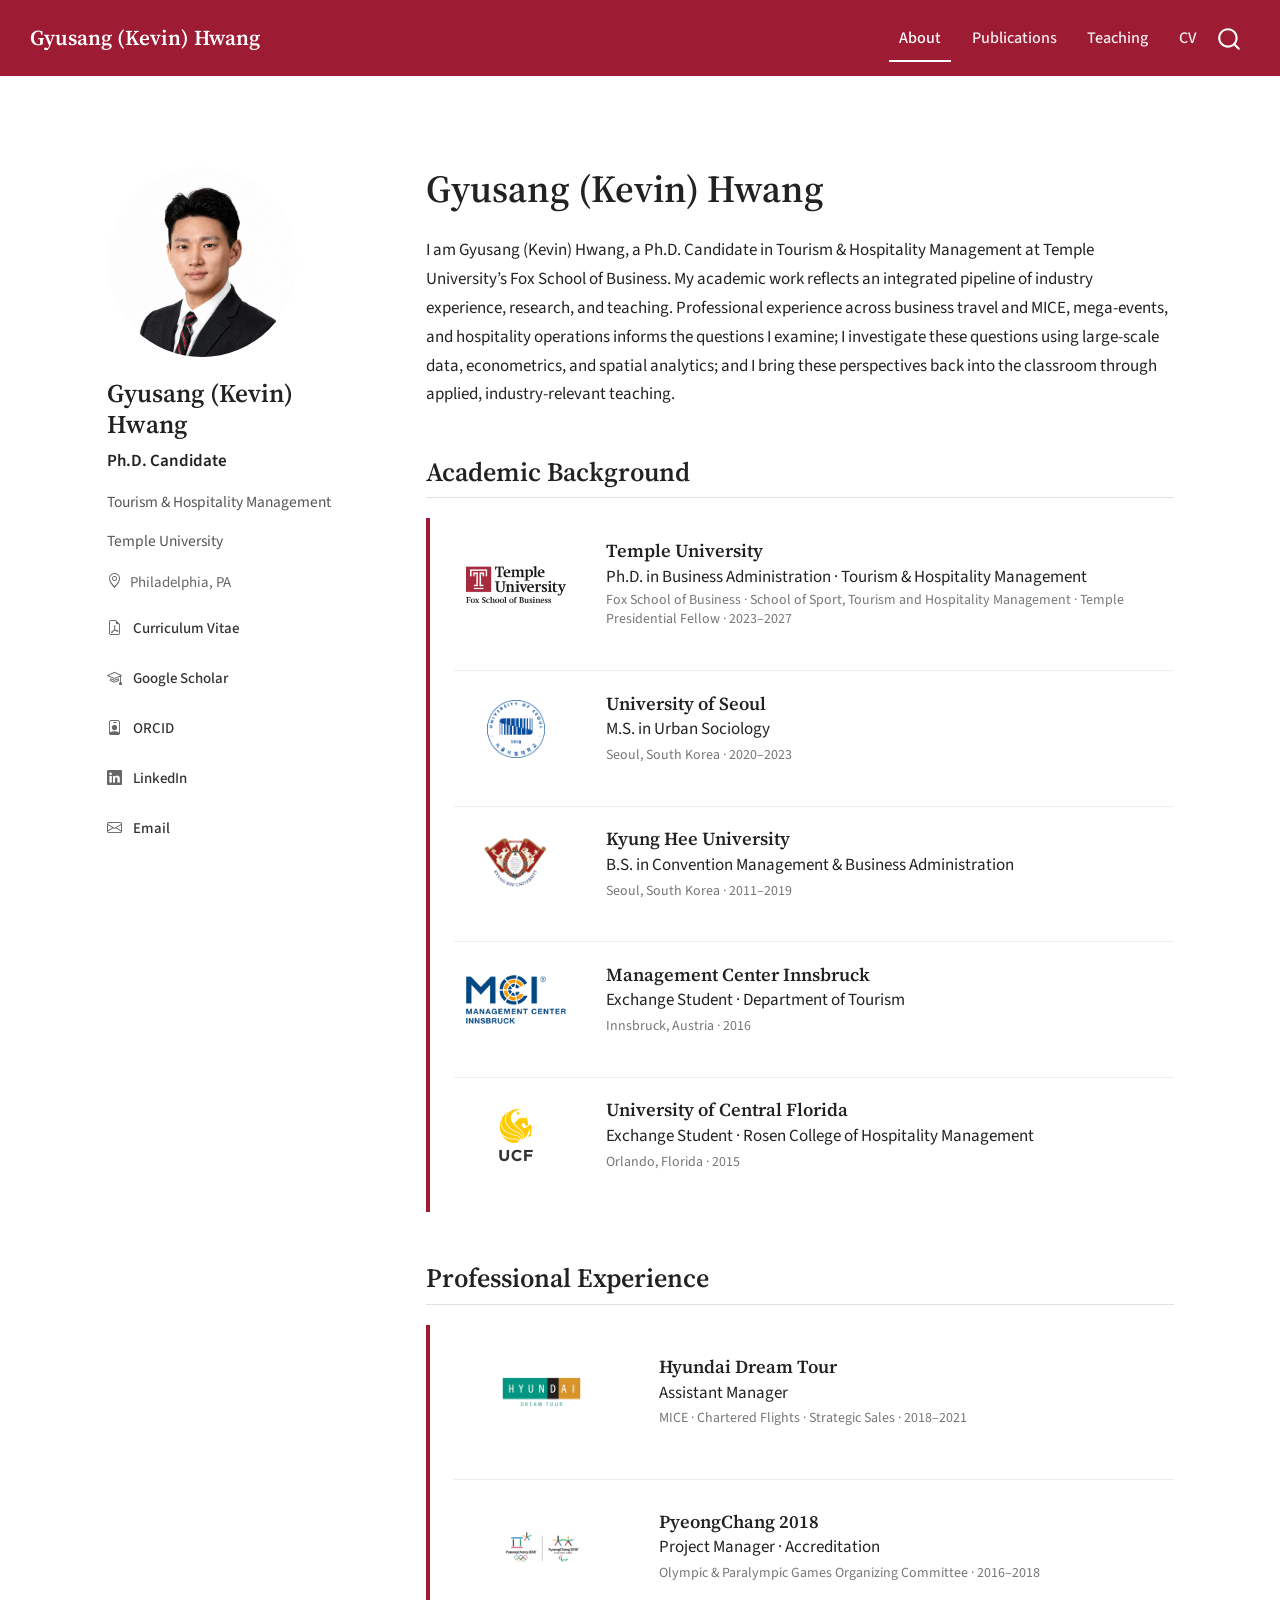
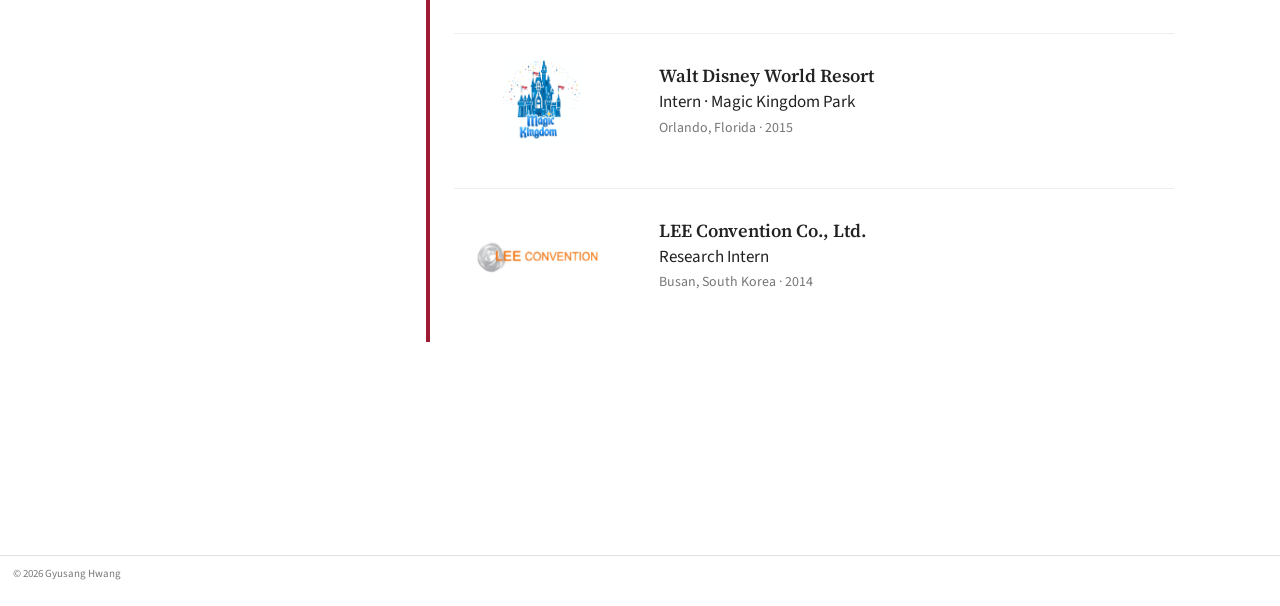
==== docs/index.html @ a0155768 "Initial website launch" ====
<!DOCTYPE html>
<html xmlns="http://www.w3.org/1999/xhtml" lang="en" xml:lang="en"><head>

<meta charset="utf-8">
<meta name="generator" content="quarto-1.10.18">

<meta name="viewport" content="width=device-width, initial-scale=1.0, user-scalable=yes">


<title>About – Gyusang (Kevin) Hwang</title>
<style>
/* Default styles provided by pandoc.
** See https://pandoc.org/MANUAL.html#variables-for-html for config info.
*/
span.smallcaps{font-variant: small-caps;}
div.columns{display: flex; gap: 1.5em;}
div.column{flex: auto;}
@media screen {
div.columns{gap: min(4vw, 1.5em);}
div.column{overflow-x: auto;}
}
div.hanging-indent{margin-left: 1.5em; text-indent: -1.5em;}
ul.task-list{list-style: none;}
ul.task-list li input[type="checkbox"] {
  width: 0.8em;
  margin: 0 0.8em 0.2em -1em; /* quarto-specific, see https://github.com/quarto-dev/quarto-cli/issues/4556 */ 
  vertical-align: middle;
}
</style>


<script src="site_libs/quarto-nav/quarto-nav.js"></script>
<script src="site_libs/quarto-nav/headroom.min.js"></script>
<script src="site_libs/clipboard/clipboard.min.js"></script>
<script src="site_libs/quarto-search/autocomplete.umd.js"></script>
<script src="site_libs/quarto-search/fuse.min.js"></script>
<script src="site_libs/quarto-search/quarto-search.js"></script>
<meta name="quarto:offset" content="./">
<script src="site_libs/quarto-html/quarto.js" type="module"></script>
<script src="site_libs/quarto-html/tabsets/tabsets.js" type="module"></script>
<script src="site_libs/quarto-html/popper.min.js"></script>
<script src="site_libs/quarto-html/tippy.umd.min.js"></script>
<script src="site_libs/quarto-html/anchor.min.js"></script>
<link href="site_libs/quarto-html/tippy.css" rel="stylesheet">
<link href="site_libs/quarto-html/quarto-syntax-highlighting-64a204ab8560d761af7679ceaba22944.css" rel="stylesheet" id="quarto-text-highlighting-styles">
<script src="site_libs/bootstrap/bootstrap.min.js"></script>
<link href="site_libs/bootstrap/bootstrap-icons.css" rel="stylesheet">
<link href="site_libs/bootstrap/bootstrap-b8533cf8aafdbfcbae22cb47ddfa94e2.min.css" rel="stylesheet" append-hash="true" id="quarto-bootstrap" data-mode="light">
<script id="quarto-search-options" type="application/json">{
  "location": "navbar",
  "copy-button": false,
  "collapse-after": 3,
  "panel-placement": "end",
  "type": "overlay",
  "limit": 50,
  "keyboard-shortcut": [
    "f",
    "/",
    "s"
  ],
  "show-item-context": false,
  "language": {
    "search-no-results-text": "No results",
    "search-matching-documents-text": "matching documents",
    "search-copy-link-title": "Copy link to search",
    "search-hide-matches-text": "Hide additional matches",
    "search-more-match-text": "more match in this document",
    "search-more-matches-text": "more matches in this document",
    "search-clear-button-title": "Clear",
    "search-text-placeholder": "",
    "search-detached-cancel-button-title": "Cancel",
    "search-submit-button-title": "Submit",
    "search-label": "Search"
  }
}</script>
<style>html{ scroll-behavior: smooth; }</style>


<link rel="stylesheet" href="styles.css">
</head>

<body class="nav-fixed quarto-light">

<div id="quarto-search-results"></div>
  <header id="quarto-header" class="headroom fixed-top">
    <nav class="navbar navbar-expand-lg " data-bs-theme="dark">
      <div class="navbar-container container-fluid">
      <div class="navbar-brand-container mx-auto">
    <a class="navbar-brand" href="./index.html">
    <span class="navbar-title">Gyusang (Kevin) Hwang</span>
    </a>
  </div>
            <div id="quarto-search" class="" title="Search"></div>
          <button class="navbar-toggler" type="button" data-bs-toggle="collapse" data-bs-target="#navbarCollapse" aria-controls="navbarCollapse" role="menu" aria-expanded="false" aria-label="Toggle navigation" onclick="if (window.quartoToggleHeadroom) { window.quartoToggleHeadroom(); }">
  <span class="navbar-toggler-icon"></span>
</button>
          <div class="collapse navbar-collapse" id="navbarCollapse">
            <ul class="navbar-nav navbar-nav-scroll ms-auto">
  <li class="nav-item">
    <a class="nav-link active" href="./index.html" aria-current="page"> 
<span class="menu-text">About</span></a>
  </li>  
  <li class="nav-item">
    <a class="nav-link" href="./publications.html"> 
<span class="menu-text">Publications</span></a>
  </li>  
  <li class="nav-item">
    <a class="nav-link" href="./teaching.html"> 
<span class="menu-text">Teaching</span></a>
  </li>  
  <li class="nav-item">
    <a class="nav-link" href="./cv.html"> 
<span class="menu-text">CV</span></a>
  </li>  
</ul>
          </div> <!-- /navcollapse -->
            <div class="quarto-navbar-tools">
</div>
      </div> <!-- /container-fluid -->
    </nav>
</header>
<!-- content -->
<div id="quarto-content" class="quarto-container page-columns page-rows-contents page-layout-full page-navbar">
<!-- sidebar -->
<!-- margin-sidebar -->
    
<!-- main -->
<main class="content column-page" id="quarto-document-content">

<header id="title-block-header" class="quarto-title-block default">
<div class="quarto-title">
<h1 class="title">About</h1>
</div>



<div class="quarto-title-meta column-page">

    
  
    
  </div>
  


</header>


<div class="site-layout">
<div class="profile-column">
<div class="profile-card">
<p><img src="images/profile.png" alt="Gyusang Hwang" class="profile-photo"></p>
<div class="profile-name">
Gyusang (Kevin) Hwang
</div>
<div class="profile-role">
<p>Ph.D.&nbsp;Candidate</p>
</div>
<div class="profile-field">
<p>Tourism &amp; Hospitality Management</p>
</div>
<div class="profile-affiliation">
<p>Temple University</p>
</div>
<div class="profile-location">
<p><i class="bi bi-geo-alt"></i> Philadelphia, PA</p>
</div>
<div class="sidebar-links">
<p><a href="./cv.html"> <i class="bi bi-file-earmark-pdf"></i> <span>Curriculum Vitae</span> </a></p>
<p><a href="https://scholar.google.com/citations?user=I3JPPaQAAAAJ&amp;hl=en" target="_blank" rel="noopener noreferrer"> <i class="bi bi-mortarboard"></i> <span>Google Scholar</span> </a></p>
<p><a href="https://orcid.org/0009-0008-3667-0854" target="_blank" rel="noopener noreferrer"> <i class="bi bi-person-badge"></i> <span>ORCID</span> </a></p>
<p><a href="https://www.linkedin.com/in/kevin-gyusang-hwang/" target="_blank" rel="noopener noreferrer"> <i class="bi bi-linkedin"></i> <span>LinkedIn</span> </a></p>
<p><a href="mailto:gyusang.hwang@temple.edu"> <i class="bi bi-envelope"></i> <span>Email</span> </a></p>
</div>
</div>
</div>
<section id="gyusang-kevin-hwang" class="level1 main-column">
<h1>Gyusang (Kevin) Hwang</h1>
<p>I am Gyusang (Kevin) Hwang, a Ph.D.&nbsp;Candidate in Tourism &amp; Hospitality Management at Temple University’s Fox School of Business. My academic work reflects an integrated pipeline of industry experience, research, and teaching. Professional experience across business travel and MICE, mega-events, and hospitality operations informs the questions I examine; I investigate these questions using large-scale data, econometrics, and spatial analytics; and I bring these perspectives back into the classroom through applied, industry-relevant teaching.</p>
<section id="academic-background" class="level2">
<h2 class="anchored" data-anchor-id="academic-background">Academic Background</h2>
<div class="background-section">
<div class="background-item">
<p><img src="images/logos/fox.png" class="background-logo-img img-fluid"></p>
<div class="background-text">
<p><strong>Temple University</strong><br>
Ph.D.&nbsp;in Business Administration · Tourism &amp; Hospitality Management<br>
<span class="background-meta">Fox School of Business · School of Sport, Tourism and Hospitality Management · Temple Presidential Fellow · 2023–2027</span></p>
</div>
</div>
<div class="background-item">
<p><img src="images/logos/uos.png" class="background-logo-img img-fluid"></p>
<div class="background-text">
<p><strong>University of Seoul</strong><br>
M.S. in Urban Sociology<br>
<span class="background-meta">Seoul, South Korea · 2020–2023</span></p>
</div>
</div>
<div class="background-item">
<p><img src="images/logos/khu.png" class="background-logo-img img-fluid"></p>
<div class="background-text">
<p><strong>Kyung Hee University</strong><br>
B.S. in Convention Management &amp; Business Administration<br>
<span class="background-meta">Seoul, South Korea · 2011–2019</span></p>
</div>
</div>
<div class="background-item">
<p><img src="images/logos/mci.png" class="background-logo-img img-fluid"></p>
<div class="background-text">
<p><strong>Management Center Innsbruck</strong><br>
Exchange Student · Department of Tourism<br>
<span class="background-meta">Innsbruck, Austria · 2016</span></p>
</div>
</div>
<div class="background-item">
<p><img src="images/logos/ucf.png" class="background-logo-img img-fluid"></p>
<div class="background-text">
<p><strong>University of Central Florida</strong><br>
Exchange Student · Rosen College of Hospitality Management<br>
<span class="background-meta">Orlando, Florida · 2015</span></p>
</div>
</div>
</div>
</section>
<section id="professional-experience" class="level2">
<h2 class="anchored" data-anchor-id="professional-experience">Professional Experience</h2>
<div class="background-section professional-section">
<div class="background-item">
<p><img src="images/logos/hyundai-dreamtour.png" class="background-logo-img img-fluid"></p>
<div class="background-text">
<p><strong>Hyundai Dream Tour</strong><br>
Assistant Manager<br>
<span class="background-meta">MICE · Chartered Flights · Strategic Sales · 2018–2021</span></p>
</div>
</div>
<div class="background-item">
<p><img src="images/logos/pyeongchang2018.png" class="background-logo-img img-fluid"></p>
<div class="background-text">
<p><strong>PyeongChang 2018</strong><br>
Project Manager · Accreditation<br>
<span class="background-meta">Olympic &amp; Paralympic Games Organizing Committee · 2016–2018</span></p>
</div>
</div>
<div class="background-item">
<p><img src="images/logos/disney.png" class="background-logo-img img-fluid"></p>
<div class="background-text">
<p><strong>Walt Disney World Resort</strong><br>
Intern · Magic Kingdom Park<br>
<span class="background-meta">Orlando, Florida · 2015</span></p>
</div>
</div>
<div class="background-item">
<p><img src="images/logos/lee-convention.png" class="background-logo-img img-fluid"></p>
<div class="background-text">
<p><strong>LEE Convention Co., Ltd.</strong><br>
Research Intern<br>
<span class="background-meta">Busan, South Korea · 2014</span></p>
</div>
</div>
</div>
</section>
</section>
</div>



</main> <!-- /main -->
<script id="quarto-html-after-body" type="application/javascript">
  window.document.addEventListener("DOMContentLoaded", function (event) {
    const icon = "";
    const anchorJS = new window.AnchorJS();
    anchorJS.options = {
      placement: 'right',
      icon: icon
    };
    anchorJS.add('.anchored');
    const isCodeAnnotation = (el) => {
      for (const clz of el.classList) {
        if (clz.startsWith('code-annotation-')) {                     
          return true;
        }
      }
      return false;
    }
    const onCopySuccess = function(e) {
      // button target
      const button = e.trigger;
      // don't keep focus
      button.blur();
      // flash "checked"
      button.classList.add('code-copy-button-checked');
      var currentTitle = button.getAttribute("title");
      button.setAttribute("title", "Copied!");
      let tooltip;
      if (window.bootstrap) {
        button.setAttribute("data-bs-toggle", "tooltip");
        button.setAttribute("data-bs-placement", "left");
        button.setAttribute("data-bs-title", "Copied!");
        tooltip = new bootstrap.Tooltip(button, 
          { trigger: "manual", 
            customClass: "code-copy-button-tooltip",
            offset: [0, -8]});
        tooltip.show();    
      }
      setTimeout(function() {
        if (tooltip) {
          tooltip.hide();
          button.removeAttribute("data-bs-title");
          button.removeAttribute("data-bs-toggle");
          button.removeAttribute("data-bs-placement");
        }
        button.setAttribute("title", currentTitle);
        button.classList.remove('code-copy-button-checked');
      }, 1000);
      // clear code selection
      e.clearSelection();
    }
    const getTextToCopy = function(trigger) {
      const outerScaffold = trigger.parentElement.cloneNode(true);
      const codeEl = outerScaffold.querySelector('code');
      for (const childEl of codeEl.children) {
        if (isCodeAnnotation(childEl)) {
          childEl.remove();
        }
      }
      return codeEl.innerText;
    }
    const clipboard = new window.ClipboardJS('.code-copy-button:not([data-in-quarto-modal])', {
      text: getTextToCopy
    });
    clipboard.on('success', onCopySuccess);
    if (window.document.getElementById('quarto-embedded-source-code-modal')) {
      const clipboardModal = new window.ClipboardJS('.code-copy-button[data-in-quarto-modal]', {
        text: getTextToCopy,
        container: window.document.getElementById('quarto-embedded-source-code-modal')
      });
      clipboardModal.on('success', onCopySuccess);
    }
      var localhostRegex = new RegExp(/^(?:http|https):\/\/localhost\:?[0-9]*\//);
      var mailtoRegex = new RegExp(/^mailto:/);
        var filterRegex = new RegExp("https:\/\/gyusanghwang\.github\.io");
      var isInternal = (href) => {
          return filterRegex.test(href) || localhostRegex.test(href) || mailtoRegex.test(href);
      }
      // Inspect non-navigation links and adorn them if external
     var links = window.document.querySelectorAll('a[href]:not(.nav-link):not(.navbar-brand):not(.toc-action):not(.sidebar-link):not(.sidebar-item-toggle):not(.pagination-link):not(.no-external):not([aria-hidden]):not(.dropdown-item):not(.quarto-navigation-tool):not(.about-link)');
      for (var i=0; i<links.length; i++) {
        const link = links[i];
        if (!isInternal(link.href)) {
          // undo the damage that might have been done by quarto-nav.js in the case of
          // links that we want to consider external
          if (link.dataset.originalHref !== undefined) {
            link.href = link.dataset.originalHref;
          }
            // target, if specified
            link.setAttribute("target", "_blank");
            if (link.getAttribute("rel") === null) {
              link.setAttribute("rel", "noopener");
            }
        }
      }
    function tippyHover(el, contentFn, onTriggerFn, onUntriggerFn) {
      const config = {
        allowHTML: true,
        maxWidth: 500,
        delay: 100,
        arrow: false,
        appendTo: function(el) {
            return el.parentElement;
        },
        interactive: true,
        interactiveBorder: 10,
        theme: 'quarto',
        placement: 'bottom-start',
      };
      if (contentFn) {
        config.content = contentFn;
      }
      if (onTriggerFn) {
        config.onTrigger = onTriggerFn;
      }
      if (onUntriggerFn) {
        config.onUntrigger = onUntriggerFn;
      }
      window.tippy(el, config); 
    }
    const noterefs = window.document.querySelectorAll('a[role="doc-noteref"]');
    for (var i=0; i<noterefs.length; i++) {
      const ref = noterefs[i];
      tippyHover(ref, function() {
        // use id or data attribute instead here
        let href = ref.getAttribute('data-footnote-href') || ref.getAttribute('href');
        try { href = new URL(href).hash; } catch {}
        const id = href.replace(/^#\/?/, "");
        const note = window.document.getElementById(id);
        if (note) {
          return note.innerHTML;
        } else {
          return "";
        }
      });
    }
    const xrefs = window.document.querySelectorAll('a.quarto-xref');
    const processXRef = (id, note) => {
      // Strip column container classes
      const stripColumnClz = (el) => {
        el.classList.remove("page-full", "page-columns");
        if (el.children) {
          for (const child of el.children) {
            stripColumnClz(child);
          }
        }
      }
      stripColumnClz(note)
      if (id === null || id.startsWith('sec-')) {
        // Special case sections, only their first couple elements
        const container = document.createElement("div");
        if (note.children && note.children.length > 2) {
          container.appendChild(note.children[0].cloneNode(true));
          for (let i = 1; i < note.children.length; i++) {
            const child = note.children[i];
            if (child.tagName === "P" && child.innerText === "") {
              continue;
            } else {
              container.appendChild(child.cloneNode(true));
              break;
            }
          }
          if (window.Quarto?.typesetMath) {
            window.Quarto.typesetMath(container);
          }
          return container.innerHTML
        } else {
          if (window.Quarto?.typesetMath) {
            window.Quarto.typesetMath(note);
          }
          return note.innerHTML;
        }
      } else {
        // Remove any anchor links if they are present
        const anchorLink = note.querySelector('a.anchorjs-link');
        if (anchorLink) {
          anchorLink.remove();
        }
        if (window.Quarto?.typesetMath) {
          window.Quarto.typesetMath(note);
        }
        if (note.classList.contains("callout")) {
          return note.outerHTML;
        } else {
          return note.innerHTML;
        }
      }
    }
    for (var i=0; i<xrefs.length; i++) {
      const xref = xrefs[i];
      tippyHover(xref, undefined, function(instance) {
        instance.disable();
        let url = xref.getAttribute('href');
        let hash = undefined; 
        if (url.startsWith('#')) {
          hash = url;
        } else {
          try { hash = new URL(url).hash; } catch {}
        }
        if (hash) {
          const id = hash.replace(/^#\/?/, "");
          const note = window.document.getElementById(id);
          if (note !== null) {
            try {
              const html = processXRef(id, note.cloneNode(true));
              instance.setContent(html);
            } finally {
              instance.enable();
              instance.show();
            }
          } else {
            // See if we can fetch this
            fetch(url.split('#')[0])
            .then(res => res.text())
            .then(html => {
              const parser = new DOMParser();
              const htmlDoc = parser.parseFromString(html, "text/html");
              const note = htmlDoc.getElementById(id);
              if (note !== null) {
                const html = processXRef(id, note);
                instance.setContent(html);
              } 
            }).finally(() => {
              instance.enable();
              instance.show();
            });
          }
        } else {
          // See if we can fetch a full url (with no hash to target)
          // This is a special case and we should probably do some content thinning / targeting
          fetch(url)
          .then(res => res.text())
          .then(html => {
            const parser = new DOMParser();
            const htmlDoc = parser.parseFromString(html, "text/html");
            const note = htmlDoc.querySelector('main.content');
            if (note !== null) {
              // This should only happen for chapter cross references
              // (since there is no id in the URL)
              // remove the first header
              if (note.children.length > 0 && note.children[0].tagName === "HEADER") {
                note.children[0].remove();
              }
              const html = processXRef(null, note);
              instance.setContent(html);
            } 
          }).finally(() => {
            instance.enable();
            instance.show();
          });
        }
      }, function(instance) {
      });
    }
        let selectedAnnoteEl;
        const selectorForAnnotation = ( cell, annotation) => {
          let cellAttr = 'data-code-cell="' + cell + '"';
          let lineAttr = 'data-code-annotation="' +  annotation + '"';
          const selector = 'span[' + cellAttr + '][' + lineAttr + ']';
          return selector;
        }
        const selectCodeLines = (annoteEl) => {
          const doc = window.document;
          const targetCell = annoteEl.getAttribute("data-target-cell");
          const targetAnnotation = annoteEl.getAttribute("data-target-annotation");
          const annoteSpan = window.document.querySelector(selectorForAnnotation(targetCell, targetAnnotation));
          const lines = annoteSpan.getAttribute("data-code-lines").split(",");
          const lineIds = lines.map((line) => {
            return targetCell + "-" + line;
          })
          let top = null;
          let height = null;
          let parent = null;
          if (lineIds.length > 0) {
              //compute the position of the single el (top and bottom and make a div)
              const el = window.document.getElementById(lineIds[0]);
              top = el.offsetTop;
              height = el.offsetHeight;
              parent = el.parentElement.parentElement;
            if (lineIds.length > 1) {
              const lastEl = window.document.getElementById(lineIds[lineIds.length - 1]);
              const bottom = lastEl.offsetTop + lastEl.offsetHeight;
              height = bottom - top;
            }
            if (top !== null && height !== null && parent !== null) {
              // cook up a div (if necessary) and position it 
              let div = window.document.getElementById("code-annotation-line-highlight");
              if (div === null) {
                div = window.document.createElement("div");
                div.setAttribute("id", "code-annotation-line-highlight");
                div.style.position = 'absolute';
                parent.appendChild(div);
              }
              div.style.top = top - 2 + "px";
              div.style.height = height + 4 + "px";
              div.style.left = 0;
              let gutterDiv = window.document.getElementById("code-annotation-line-highlight-gutter");
              if (gutterDiv === null) {
                gutterDiv = window.document.createElement("div");
                gutterDiv.setAttribute("id", "code-annotation-line-highlight-gutter");
                gutterDiv.style.position = 'absolute';
                const codeCell = window.document.getElementById(targetCell);
                const gutter = codeCell.querySelector('.code-annotation-gutter');
                gutter.appendChild(gutterDiv);
              }
              gutterDiv.style.top = top - 2 + "px";
              gutterDiv.style.height = height + 4 + "px";
            }
            selectedAnnoteEl = annoteEl;
          }
        };
        const unselectCodeLines = () => {
          const elementsIds = ["code-annotation-line-highlight", "code-annotation-line-highlight-gutter"];
          elementsIds.forEach((elId) => {
            const div = window.document.getElementById(elId);
            if (div) {
              div.remove();
            }
          });
          selectedAnnoteEl = undefined;
        };
          // Handle positioning of the toggle
      window.addEventListener(
        "resize",
        throttle(() => {
          elRect = undefined;
          if (selectedAnnoteEl) {
            selectCodeLines(selectedAnnoteEl);
          }
        }, 10)
      );
      function throttle(fn, ms) {
      let throttle = false;
      let timer;
        return (...args) => {
          if(!throttle) { // first call gets through
              fn.apply(this, args);
              throttle = true;
          } else { // all the others get throttled
              if(timer) clearTimeout(timer); // cancel #2
              timer = setTimeout(() => {
                fn.apply(this, args);
                timer = throttle = false;
              }, ms);
          }
        };
      }
        // Attach click handler to the DT
        const annoteDls = window.document.querySelectorAll('dt[data-target-cell]');
        for (const annoteDlNode of annoteDls) {
          annoteDlNode.addEventListener('click', (event) => {
            const clickedEl = event.target;
            if (clickedEl !== selectedAnnoteEl) {
              unselectCodeLines();
              const activeEl = window.document.querySelector('dt[data-target-cell].code-annotation-active');
              if (activeEl) {
                activeEl.classList.remove('code-annotation-active');
              }
              selectCodeLines(clickedEl);
              clickedEl.classList.add('code-annotation-active');
            } else {
              // Unselect the line
              unselectCodeLines();
              clickedEl.classList.remove('code-annotation-active');
            }
          });
        }
    const findCites = (el) => {
      const parentEl = el.parentElement;
      if (parentEl) {
        const cites = parentEl.dataset.cites;
        if (cites) {
          return {
            el,
            cites: cites.split(' ')
          };
        } else {
          return findCites(el.parentElement)
        }
      } else {
        return undefined;
      }
    };
    var bibliorefs = window.document.querySelectorAll('a[role="doc-biblioref"]');
    for (var i=0; i<bibliorefs.length; i++) {
      const ref = bibliorefs[i];
      const citeInfo = findCites(ref);
      if (citeInfo) {
        tippyHover(citeInfo.el, function() {
          var popup = window.document.createElement('div');
          citeInfo.cites.forEach(function(cite) {
            var citeDiv = window.document.createElement('div');
            citeDiv.classList.add('hanging-indent');
            citeDiv.classList.add('csl-entry');
            var biblioDiv = window.document.getElementById('ref-' + cite);
            if (biblioDiv) {
              citeDiv.innerHTML = biblioDiv.innerHTML;
            }
            popup.appendChild(citeDiv);
          });
          return popup.innerHTML;
        });
      }
    }
  });
  </script>
</div> <!-- /content -->
<footer class="footer">
  <div class="nav-footer">
    <div class="nav-footer-left">
<p>© 2026 Gyusang Hwang</p>
</div>   
    <div class="nav-footer-center">
      &nbsp;
    </div>
    <div class="nav-footer-right">
      &nbsp;
    </div>
  </div>
</footer>




<script src="site_libs/quarto-html/zenscroll-min.js"></script>
</body></html>
---- docs/site_libs/quarto-html/tippy.css ----
.tippy-box[data-animation=fade][data-state=hidden]{opacity:0}[data-tippy-root]{max-width:calc(100vw - 10px)}.tippy-box{position:relative;background-color:#333;color:#fff;border-radius:4px;font-size:14px;line-height:1.4;white-space:normal;outline:0;transition-property:transform,visibility,opacity}.tippy-box[data-placement^=top]>.tippy-arrow{bottom:0}.tippy-box[data-placement^=top]>.tippy-arrow:before{bottom:-7px;left:0;border-width:8px 8px 0;border-top-color:initial;transform-origin:center top}.tippy-box[data-placement^=bottom]>.tippy-arrow{top:0}.tippy-box[data-placement^=bottom]>.tippy-arrow:before{top:-7px;left:0;border-width:0 8px 8px;border-bottom-color:initial;transform-origin:center bottom}.tippy-box[data-placement^=left]>.tippy-arrow{right:0}.tippy-box[data-placement^=left]>.tippy-arrow:before{border-width:8px 0 8px 8px;border-left-color:initial;right:-7px;transform-origin:center left}.tippy-box[data-placement^=right]>.tippy-arrow{left:0}.tippy-box[data-placement^=right]>.tippy-arrow:before{left:-7px;border-width:8px 8px 8px 0;border-right-color:initial;transform-origin:center right}.tippy-box[data-inertia][data-state=visible]{transition-timing-function:cubic-bezier(.54,1.5,.38,1.11)}.tippy-arrow{width:16px;height:16px;color:#333}.tippy-arrow:before{content:"";position:absolute;border-color:transparent;border-style:solid}.tippy-content{position:relative;padding:5px 9px;z-index:1}
---- docs/site_libs/quarto-html/quarto-syntax-highlighting-64a204ab8560d761af7679ceaba22944.css ----
/* quarto syntax highlight colors */
:root {
  --quarto-hl-ot-color: #003B4F;
  --quarto-hl-at-color: #657422;
  --quarto-hl-ss-color: #20794D;
  --quarto-hl-an-color: #5E5E5E;
  --quarto-hl-fu-color: #4758AB;
  --quarto-hl-st-color: #20794D;
  --quarto-hl-cf-color: #003B4F;
  --quarto-hl-op-color: #5E5E5E;
  --quarto-hl-er-color: #AD0000;
  --quarto-hl-bn-color: #AD0000;
  --quarto-hl-al-color: #AD0000;
  --quarto-hl-va-color: #111111;
  --quarto-hl-bu-color: inherit;
  --quarto-hl-ex-color: inherit;
  --quarto-hl-pp-color: #AD0000;
  --quarto-hl-in-color: #5E5E5E;
  --quarto-hl-vs-color: #20794D;
  --quarto-hl-wa-color: #5E5E5E;
  --quarto-hl-do-color: #5E5E5E;
  --quarto-hl-im-color: #00769E;
  --quarto-hl-ch-color: #20794D;
  --quarto-hl-dt-color: #AD0000;
  --quarto-hl-fl-color: #AD0000;
  --quarto-hl-co-color: #5E5E5E;
  --quarto-hl-cv-color: #5E5E5E;
  --quarto-hl-cn-color: #8f5902;
  --quarto-hl-sc-color: #5E5E5E;
  --quarto-hl-dv-color: #AD0000;
  --quarto-hl-kw-color: #003B4F;
}

/* other quarto variables */
:root {
  --quarto-font-monospace: SFMono-Regular, Menlo, Monaco, Consolas, "Liberation Mono", "Courier New", monospace;
}

/* syntax highlight based on Pandoc's rules */
pre > code.sourceCode > span {
  color: #003B4F;
}

code.sourceCode > span {
  color: #003B4F;
}

div.sourceCode,
div.sourceCode pre.sourceCode {
  color: #003B4F;
}

/* Normal */
code span {
  color: #003B4F;
}

/* Alert */
code span.al {
  color: #AD0000;
  font-style: inherit;
}

/* Annotation */
code span.an {
  color: #5E5E5E;
  font-style: inherit;
}

/* Attribute */
code span.at {
  color: #657422;
  font-style: inherit;
}

/* BaseN */
code span.bn {
  color: #AD0000;
  font-style: inherit;
}

/* BuiltIn */
code span.bu {
  font-style: inherit;
}

/* ControlFlow */
code span.cf {
  color: #003B4F;
  font-weight: bold;
  font-style: inherit;
}

/* Char */
code span.ch {
  color: #20794D;
  font-style: inherit;
}

/* Constant */
code span.cn {
  color: #8f5902;
  font-style: inherit;
}

/* Comment */
code span.co {
  color: #5E5E5E;
  font-style: inherit;
}

/* CommentVar */
code span.cv {
  color: #5E5E5E;
  font-style: italic;
}

/* Documentation */
code span.do {
  color: #5E5E5E;
  font-style: italic;
}

/* DataType */
code span.dt {
  color: #AD0000;
  font-style: inherit;
}

/* DecVal */
code span.dv {
  color: #AD0000;
  font-style: inherit;
}

/* Error */
code span.er {
  color: #AD0000;
  font-style: inherit;
}

/* Extension */
code span.ex {
  font-style: inherit;
}

/* Float */
code span.fl {
  color: #AD0000;
  font-style: inherit;
}

/* Function */
code span.fu {
  color: #4758AB;
  font-style: inherit;
}

/* Import */
code span.im {
  color: #00769E;
  font-style: inherit;
}

/* Information */
code span.in {
  color: #5E5E5E;
  font-style: inherit;
}

/* Keyword */
code span.kw {
  color: #003B4F;
  font-weight: bold;
  font-style: inherit;
}

/* Operator */
code span.op {
  color: #5E5E5E;
  font-style: inherit;
}

/* Other */
code span.ot {
  color: #003B4F;
  font-style: inherit;
}

/* Preprocessor */
code span.pp {
  color: #AD0000;
  font-style: inherit;
}

/* SpecialChar */
code span.sc {
  color: #5E5E5E;
  font-style: inherit;
}

/* SpecialString */
code span.ss {
  color: #20794D;
  font-style: inherit;
}

/* String */
code span.st {
  color: #20794D;
  font-style: inherit;
}

/* Variable */
code span.va {
  color: #111111;
  font-style: inherit;
}

/* VerbatimString */
code span.vs {
  color: #20794D;
  font-style: inherit;
}

/* Warning */
code span.wa {
  color: #5E5E5E;
  font-style: italic;
}

.prevent-inlining {
  content: "</";
}

/*# sourceMappingURL=9d8d5bb603a83b8298b89080a598c93b.css.map */
---- docs/styles.css ----
@import url('https://fonts.googleapis.com/css2?family=Source+Sans+3:wght@400;500;600;700&family=Source+Serif+4:opsz,wght@8..60,500;8..60,600;8..60,700&display=swap');

@import url("https://cdn.jsdelivr.net/npm/bootstrap-icons@1.11.3/font/bootstrap-icons.min.css");

/* ============================================================
   Background Sections
   ============================================================ */

/* ============================================================
   Academic & Professional Background
   ============================================================ */

.background-section {
  margin-top: 1.2rem;
  margin-bottom: 3rem;
  padding-left: 1.4rem;
  border-left: 4px solid #9E1B34;
}

.background-item {
  display: grid;
  grid-template-columns: 125px minmax(0, 1fr);
  column-gap: 1.6rem;
  align-items: center;

  padding: 1.15rem 0;
  border-bottom: 1px solid #eeeeee;
}

.background-item:last-child {
  border-bottom: none;
}

/* Quarto wraps Markdown images inside a paragraph */
.background-item > p {
  margin: 0;
  display: flex;
  justify-content: center;
  align-items: center;
}

/* Academic logos */
.background-logo-img {
  display: block;
  max-width: 100px;
  max-height: 58px;
  width: auto;
  height: auto;
  object-fit: contain;
  margin: 0;
}

/* Professional Experience: larger logo column */
.professional-section .background-item {
  grid-template-columns: 175px minmax(0, 1fr);
  column-gap: 1.8rem;
}

/* Professional Experience: larger logos */
.professional-section .background-logo-img {
  max-width: 155px;
  max-height: 88px;
}

/* Give professional logo area a little more vertical room */
.professional-section .background-item > p {
  min-height: 95px;
}

.background-text {
  min-width: 0;
  line-height: 1.45;
}

.background-text strong {
  font-family: "Source Serif 4", Georgia, serif;
  font-size: 1.08rem;
  font-weight: 600;
}

.background-meta {
  display: inline-block;
  margin-top: 0.1rem;
  color: #777777;
  font-size: 0.82rem;
  line-height: 1.4;
}


/* ============================================================
   Mobile
   ============================================================ */

@media (max-width: 650px) {

  .background-section {
    padding-left: 1rem;
  }

  .background-item {
    grid-template-columns: 85px minmax(0, 1fr);
    column-gap: 1rem;
  }

  .background-logo-img {
    max-width: 72px;
    max-height: 48px;
  }

  .professional-section .background-item {
    grid-template-columns: 115px minmax(0, 1fr);
  }

  .professional-section .background-logo-img {
    max-width: 105px;
    max-height: 65px;
  }

  .professional-section .background-item > p {
    min-height: 70px;
  }
}


}/* ============================================================
   Global
   ============================================================ */

html {
  font-size: 20px;
}

body {
  font-family: "Source Sans 3", Arial, sans-serif;
  color: #222222;
  font-size: 1rem;
  line-height: 1.7;
}

h1,
h2,
h3,
h4,
h5,
h6 {
  font-family: "Source Serif 4", Georgia, serif;
  color: #222222;
}

a {
  color: #333333;
  text-decoration: none;
}

a:hover {
  color: #9E1B34;
  text-decoration: none;
}


/* Hide Quarto's automatic title block.
   We will place page titles inside our own layout. */

.quarto-title-block {
  display: none;
}


/* ============================================================
   Temple Cherry Navbar
   ============================================================ */

.navbar {
  background-color: #9E1B34 !important;
  border-bottom: none;
  padding-top: 0.85rem;
  padding-bottom: 0.85rem;
}

.navbar-brand {
  font-family: "Source Serif 4", Georgia, serif;
  font-size: 1.25rem;
  font-weight: 600;
  color: #ffffff !important;
}

.navbar-nav .nav-link {
  color: #ffffff !important;
  font-size: 0.95rem;
  font-weight: 500;
  margin-left: 0.6rem;
  opacity: 0.92;
}

.navbar-nav .nav-link:hover {
  color: #ffffff !important;
  opacity: 1;
}

.navbar-nav .nav-link.active {
  color: #ffffff !important;
  opacity: 1;
  border-bottom: 2px solid #ffffff;
}


/* Mobile menu icon */

.navbar-toggler {
  border-color: rgba(255, 255, 255, 0.6);
}

.navbar-toggler-icon {
  filter: invert(1);
}


/* ============================================================
   Main Two-Column Academic Layout
   ============================================================ */

.site-layout {
  display: grid;
  grid-template-columns: 260px minmax(0, 1fr);
  gap: 3.5rem;

  width: calc(100% - 4rem);
  max-width: 1700px;

  margin: 0 auto;
  padding: 3.5rem 0 5rem 0;

  align-items: start;
}

#quarto-content {
  padding-left: 0 !important;
  padding-right: 0 !important;
}

main.content {
  padding-left: 0 !important;
  padding-right: 0 !important;
}

.profile-column {
  min-width: 0;
}

.main-column {
  min-width: 0;
  max-width: 1000px;
}


/* ============================================================
   Left Profile Column
   ============================================================ */

.profile-card {
  position: sticky;
  top: 6rem;
}

.profile-photo {
  width: 190px;
  height: 190px;
  object-fit: cover;
  object-position: center 18%;
  border-radius: 50%;
  display: block;
  margin-bottom: 1.35rem;
}

.profile-name {
  font-family: "Source Serif 4", Georgia, serif;
  font-size: 1.5rem;
  font-weight: 600;
  line-height: 1.2;
  margin-bottom: 0.55rem;
}

.profile-role {
  font-size: 1rem;
  font-weight: 600;
  line-height: 1.4;
}

.profile-field {
  font-size: 0.91rem;
  line-height: 1.45;
  color: #555555;
  margin-top: 0.1rem;
}

.profile-affiliation {
  font-size: 0.91rem;
  line-height: 1.45;
  color: #555555;
  margin-top: 0.15rem;
}

.profile-location {
  font-size: 0.88rem;
  color: #666666;
  margin-top: 0.8rem;
  margin-bottom: 1.25rem;
}

.profile-location i {
  margin-right: 0.3rem;
}


/* ============================================================
   Sidebar Professional Links
   ============================================================ */

.sidebar-links {
  display: flex;
  flex-direction: column;
  gap: 0.45rem;
  margin-top: 0.7rem;
}

.sidebar-links a {
  display: flex;
  align-items: center;
  gap: 0.55rem;
  color: #333333;
  font-size: 0.88rem;
  font-weight: 500;
}

.sidebar-links a:hover {
  color: #9E1B34;
}

.sidebar-links i {
  width: 1rem;
  color: #666666;
}

/* ============================================================
   Research Interests - Publications Sidebar
   ============================================================ */

.sidebar-research {
  margin-top: 2rem;
  padding-top: 1.4rem;
  border-top: 1px solid #e5e5e5;
}

.sidebar-section-title {
  font-size: 0.72rem;
  font-weight: 700;
  text-transform: uppercase;
  letter-spacing: 0.09em;
  color: #9E1B34;
  margin-bottom: 1.15rem;
}

.sidebar-research-item {
  margin-bottom: 1.15rem;
}

.sidebar-research-item strong {
  display: block;
  font-family: "Source Serif 4", Georgia, serif;
  font-size: 0.92rem;
  font-weight: 600;
  line-height: 1.3;
  color: #222222;
}

.sidebar-research-item span {
  display: block;
  margin-top: 0.18rem;
  color: #777777;
  font-size: 0.72rem;
  line-height: 1.45;
}


/* ============================================================
   Main Page Content
   ============================================================ */

.main-column h1 {
  font-size: 2.25rem;
  font-weight: 600;
  line-height: 1.15;
  margin-top: 0;
  margin-bottom: 1.5rem;
}

.main-column h2 {
  font-size: 1.55rem;
  font-weight: 600;
  margin-top: 2.8rem;
  margin-bottom: 1.1rem;
}

.main-column h3 {
  font-size: 1.18rem;
  font-weight: 600;
  line-height: 1.4;
}

.main-column p {
  margin-bottom: 1.15rem;
}


/* ============================================================
   Publications
   ============================================================ */

.publication-entry {
  max-width: 900px;
  margin-bottom: 2.6rem;
  padding-bottom: 0.3rem;
}

.publication-entry h3 {
  margin-top: 0;
  margin-bottom: 0.4rem;
}

.publication-status {
  display: inline-block;
  margin-top: 0.35rem;
  padding: 0.18rem 0.5rem;
  background: #f3f3f3;
  border-radius: 3px;
  font-size: 0.78rem;
  font-weight: 600;
  color: #555555;
}


/* ============================================================
   CV
   ============================================================ */

.cv-actions {
  margin-top: 2rem;
}

.cv-actions a {
  display: inline-block;
  padding: 0.65rem 1rem;
  border: 1px solid #333333;
  border-radius: 4px;
  font-weight: 600;
}

.cv-actions a:hover {
  background: #9E1B34;
  border-color: #9E1B34;
  color: #ffffff;
}


/* ============================================================
   Footer
   ============================================================ */

.nav-footer {
  font-size: 0.78rem;
  color: #777777;
}


/* ============================================================
   Mobile
   ============================================================ */

@media (max-width: 850px) {

  html {
    font-size: 18px;
  }

  .site-layout {
    grid-template-columns: 1fr;
    gap: 2.5rem;
    padding-top: 2.5rem;
  }

  .profile-card {
    position: static;
  }

  .profile-photo {
    width: 170px;
    height: 170px;
  }

  .sidebar-links {
    flex-direction: row;
    flex-wrap: wrap;
    gap: 0.65rem 1.1rem;
  }

  .main-column {
    max-width: none;
  }

}

/* ============================================================
   Teaching
   ============================================================ */

.teaching-entry {
  margin-top: 1.2rem;
  margin-bottom: 2.5rem;
  padding-bottom: 1.4rem;
  border-bottom: 1px solid #eeeeee;
}

.teaching-entry h3 {
  font-family: "Source Serif 4", Georgia, serif;
  font-size: 1.18rem;
  font-weight: 600;
  line-height: 1.4;
  margin-top: 0;
  margin-bottom: 0.3rem;
}

.teaching-meta {
  color: #777777;
  font-size: 0.84rem;
  margin-bottom: 0.7rem;
}

.teaching-entry ul {
  margin-top: 0.6rem;
  padding-left: 1.25rem;
}

.teaching-entry li {
  margin-bottom: 0.3rem;
}

.teaching-entry strong {
  font-weight: 600;
}
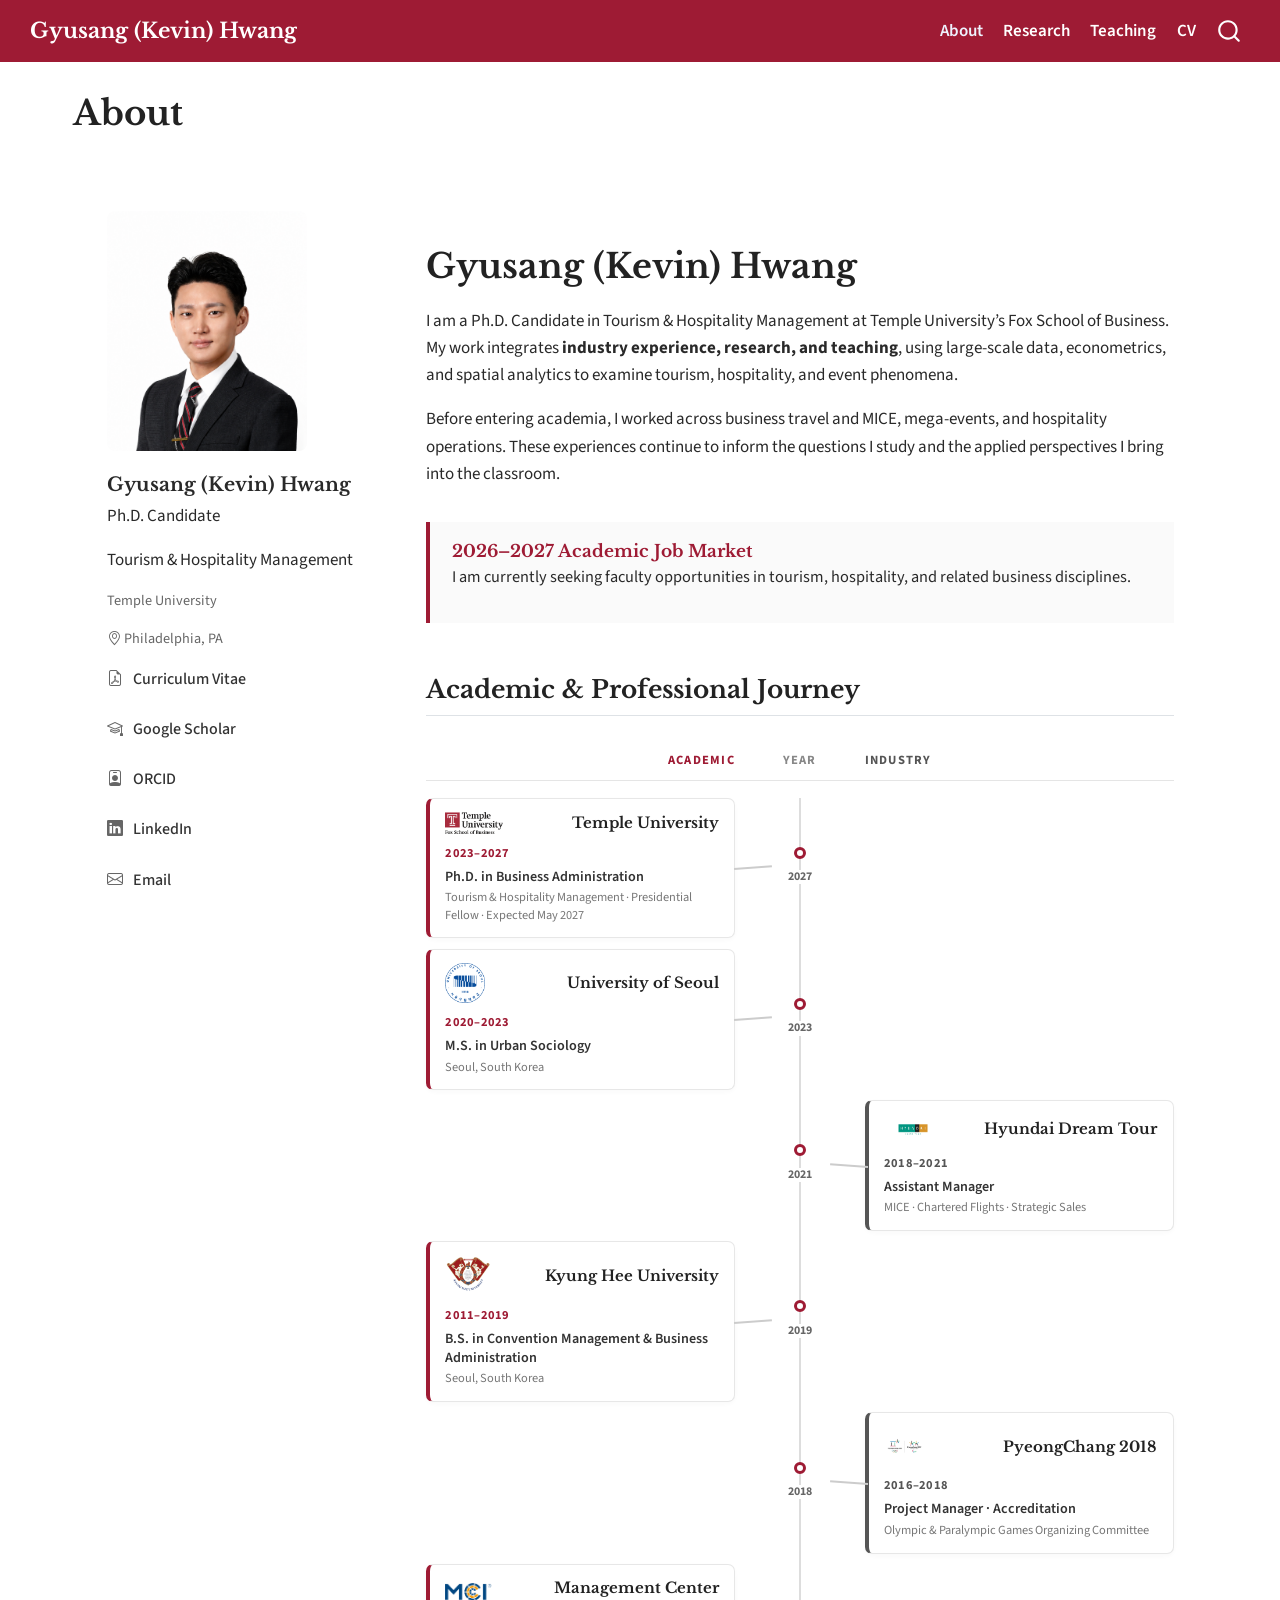
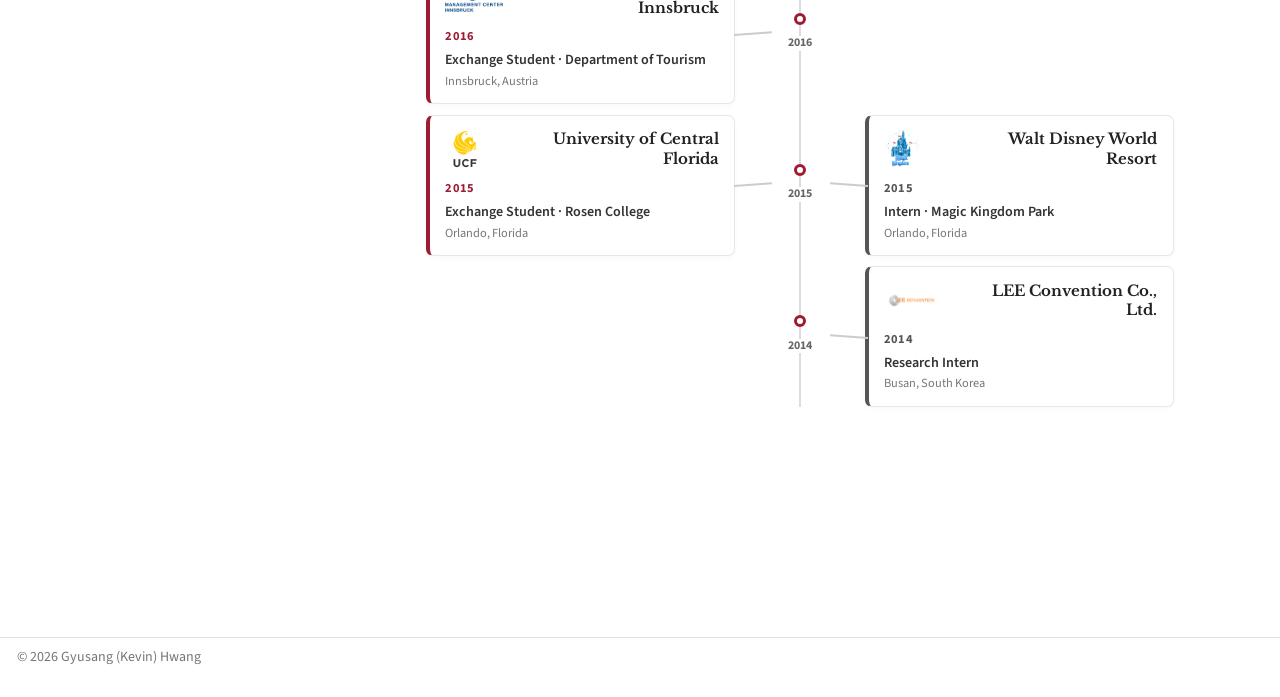
==== commit b560f2c8: "Experience journey update" ====
--- a/docs/index.html
+++ b/docs/index.html
@@ -73,6 +73,15 @@
     "search-label": "Search"
   }
 }</script>
+<script async="" src="https://www.googletagmanager.com/gtag/js?id=G-WBTVX0NZJL"></script>
+
+<script type="text/javascript">
+
+window.dataLayer = window.dataLayer || [];
+function gtag(){dataLayer.push(arguments);}
+gtag('js', new Date());
+gtag('config', 'G-WBTVX0NZJL', { 'anonymize_ip': true});
+</script>
 <style>html{ scroll-behavior: smooth; }</style>
 
 
@@ -102,7 +111,7 @@
   </li>  
   <li class="nav-item">
     <a class="nav-link" href="./publications.html"> 
-<span class="menu-text">Publications</span></a>
+<span class="menu-text">Research</span></a>
   </li>  
   <li class="nav-item">
     <a class="nav-link" href="./teaching.html"> 
@@ -176,87 +185,365 @@
 </div>
 <section id="gyusang-kevin-hwang" class="level1 main-column">
 <h1>Gyusang (Kevin) Hwang</h1>
-<p>I am Gyusang (Kevin) Hwang, a Ph.D.&nbsp;Candidate in Tourism &amp; Hospitality Management at Temple University’s Fox School of Business. My academic work reflects an integrated pipeline of industry experience, research, and teaching. Professional experience across business travel and MICE, mega-events, and hospitality operations informs the questions I examine; I investigate these questions using large-scale data, econometrics, and spatial analytics; and I bring these perspectives back into the classroom through applied, industry-relevant teaching.</p>
-<section id="academic-background" class="level2">
-<h2 class="anchored" data-anchor-id="academic-background">Academic Background</h2>
-<div class="background-section">
-<div class="background-item">
-<p><img src="images/logos/fox.png" class="background-logo-img img-fluid"></p>
-<div class="background-text">
-<p><strong>Temple University</strong><br>
-Ph.D.&nbsp;in Business Administration · Tourism &amp; Hospitality Management<br>
-<span class="background-meta">Fox School of Business · School of Sport, Tourism and Hospitality Management · Temple Presidential Fellow · 2023–2027</span></p>
-</div>
-</div>
-<div class="background-item">
-<p><img src="images/logos/uos.png" class="background-logo-img img-fluid"></p>
-<div class="background-text">
-<p><strong>University of Seoul</strong><br>
-M.S. in Urban Sociology<br>
-<span class="background-meta">Seoul, South Korea · 2020–2023</span></p>
-</div>
-</div>
-<div class="background-item">
-<p><img src="images/logos/khu.png" class="background-logo-img img-fluid"></p>
-<div class="background-text">
-<p><strong>Kyung Hee University</strong><br>
-B.S. in Convention Management &amp; Business Administration<br>
-<span class="background-meta">Seoul, South Korea · 2011–2019</span></p>
-</div>
-</div>
-<div class="background-item">
-<p><img src="images/logos/mci.png" class="background-logo-img img-fluid"></p>
-<div class="background-text">
-<p><strong>Management Center Innsbruck</strong><br>
-Exchange Student · Department of Tourism<br>
-<span class="background-meta">Innsbruck, Austria · 2016</span></p>
-</div>
-</div>
-<div class="background-item">
-<p><img src="images/logos/ucf.png" class="background-logo-img img-fluid"></p>
-<div class="background-text">
-<p><strong>University of Central Florida</strong><br>
-Exchange Student · Rosen College of Hospitality Management<br>
-<span class="background-meta">Orlando, Florida · 2015</span></p>
-</div>
-</div>
-</div>
-</section>
-<section id="professional-experience" class="level2">
-<h2 class="anchored" data-anchor-id="professional-experience">Professional Experience</h2>
-<div class="background-section professional-section">
-<div class="background-item">
-<p><img src="images/logos/hyundai-dreamtour.png" class="background-logo-img img-fluid"></p>
-<div class="background-text">
-<p><strong>Hyundai Dream Tour</strong><br>
-Assistant Manager<br>
-<span class="background-meta">MICE · Chartered Flights · Strategic Sales · 2018–2021</span></p>
-</div>
-</div>
-<div class="background-item">
-<p><img src="images/logos/pyeongchang2018.png" class="background-logo-img img-fluid"></p>
-<div class="background-text">
-<p><strong>PyeongChang 2018</strong><br>
-Project Manager · Accreditation<br>
-<span class="background-meta">Olympic &amp; Paralympic Games Organizing Committee · 2016–2018</span></p>
-</div>
-</div>
-<div class="background-item">
-<p><img src="images/logos/disney.png" class="background-logo-img img-fluid"></p>
-<div class="background-text">
-<p><strong>Walt Disney World Resort</strong><br>
-Intern · Magic Kingdom Park<br>
-<span class="background-meta">Orlando, Florida · 2015</span></p>
-</div>
-</div>
-<div class="background-item">
-<p><img src="images/logos/lee-convention.png" class="background-logo-img img-fluid"></p>
-<div class="background-text">
-<p><strong>LEE Convention Co., Ltd.</strong><br>
-Research Intern<br>
-<span class="background-meta">Busan, South Korea · 2014</span></p>
-</div>
-</div>
+<p>I am a Ph.D.&nbsp;Candidate in Tourism &amp; Hospitality Management at Temple University’s Fox School of Business. My work integrates <strong>industry experience, research, and teaching</strong>, using large-scale data, econometrics, and spatial analytics to examine tourism, hospitality, and event phenomena.</p>
+<p>Before entering academia, I worked across business travel and MICE, mega-events, and hospitality operations. These experiences continue to inform the questions I study and the applied perspectives I bring into the classroom.</p>
+<div class="job-market-note">
+<p><strong>2026–2027 Academic Job Market</strong><br>
+I am currently seeking faculty opportunities in tourism, hospitality, and related business disciplines.</p>
+</div>
+<section id="academic-professional-journey" class="level2">
+<h2 class="anchored" data-anchor-id="academic-professional-journey">Academic &amp; Professional Journey</h2>
+
+<div class="milestone-header">
+  <div class="milestone-heading academic">Academic</div>
+  <div class="milestone-heading year">Year</div>
+  <div class="milestone-heading industry">Industry</div>
+</div>
+
+<div class="milestone-timeline">
+
+
+  <!-- ======================================================
+       2027 · TEMPLE UNIVERSITY
+       ====================================================== -->
+
+  <div class="milestone-row">
+
+    <div class="milestone-card academic-card">
+
+      <div class="milestone-card-header">
+        <img src="images/logos/fox.png" alt="Temple University Fox School of Business" class="milestone-logo">
+
+        <div class="milestone-institution">
+          Temple University
+        </div>
+      </div>
+
+      <div class="milestone-date">
+        2023–2027
+      </div>
+
+      <div class="milestone-role">
+        Ph.D. in Business Administration
+      </div>
+
+      <div class="milestone-meta">
+        Tourism &amp; Hospitality Management · Presidential Fellow · Expected May 2027
+      </div>
+
+    </div>
+
+    <div class="milestone-year">
+      <span>2027</span>
+    </div>
+
+    <div class="milestone-empty"></div>
+
+  </div>
+
+
+
+  <!-- ======================================================
+       2023 · UNIVERSITY OF SEOUL
+       ====================================================== -->
+
+  <div class="milestone-row">
+
+    <div class="milestone-card academic-card">
+
+      <div class="milestone-card-header">
+        <img src="images/logos/uos.png" alt="University of Seoul" class="milestone-logo">
+
+        <div class="milestone-institution">
+          University of Seoul
+        </div>
+      </div>
+
+      <div class="milestone-date">
+        2020–2023
+      </div>
+
+      <div class="milestone-role">
+        M.S. in Urban Sociology
+      </div>
+
+      <div class="milestone-meta">
+        Seoul, South Korea
+      </div>
+
+    </div>
+
+    <div class="milestone-year">
+      <span>2023</span>
+    </div>
+
+    <div class="milestone-empty"></div>
+
+  </div>
+
+
+
+  <!-- ======================================================
+       2021 · HYUNDAI DREAM TOUR
+       ====================================================== -->
+
+  <div class="milestone-row">
+
+    <div class="milestone-empty"></div>
+
+    <div class="milestone-year">
+      <span>2021</span>
+    </div>
+
+    <div class="milestone-card industry-card">
+
+      <div class="milestone-card-header">
+        <img src="images/logos/hyundai-dreamtour.png" alt="Hyundai Dream Tour" class="milestone-logo">
+
+        <div class="milestone-institution">
+          Hyundai Dream Tour
+        </div>
+      </div>
+
+      <div class="milestone-date">
+        2018–2021
+      </div>
+
+      <div class="milestone-role">
+        Assistant Manager
+      </div>
+
+      <div class="milestone-meta">
+        MICE · Chartered Flights · Strategic Sales
+      </div>
+
+    </div>
+
+  </div>
+
+
+
+  <!-- ======================================================
+       2019 · KYUNG HEE UNIVERSITY
+       ====================================================== -->
+
+  <div class="milestone-row">
+
+    <div class="milestone-card academic-card">
+
+      <div class="milestone-card-header">
+        <img src="images/logos/khu.png" alt="Kyung Hee University" class="milestone-logo">
+
+        <div class="milestone-institution">
+          Kyung Hee University
+        </div>
+      </div>
+
+      <div class="milestone-date">
+        2011–2019
+      </div>
+
+      <div class="milestone-role">
+        B.S. in Convention Management &amp; Business Administration
+      </div>
+
+      <div class="milestone-meta">
+        Seoul, South Korea
+      </div>
+
+    </div>
+
+    <div class="milestone-year">
+      <span>2019</span>
+    </div>
+
+    <div class="milestone-empty"></div>
+
+  </div>
+
+
+
+  <!-- ======================================================
+       2018 · PYEONGCHANG
+       ====================================================== -->
+
+  <div class="milestone-row">
+
+    <div class="milestone-empty"></div>
+
+    <div class="milestone-year">
+      <span>2018</span>
+    </div>
+
+    <div class="milestone-card industry-card">
+
+      <div class="milestone-card-header">
+        <img src="images/logos/pyeongchang2018.png" alt="PyeongChang 2018" class="milestone-logo">
+
+        <div class="milestone-institution">
+          PyeongChang 2018
+        </div>
+      </div>
+
+      <div class="milestone-date">
+        2016–2018
+      </div>
+
+      <div class="milestone-role">
+        Project Manager · Accreditation
+      </div>
+
+      <div class="milestone-meta">
+        Olympic &amp; Paralympic Games Organizing Committee
+      </div>
+
+    </div>
+
+  </div>
+
+
+
+  <!-- ======================================================
+       2016 · MANAGEMENT CENTER INNSBRUCK
+       ====================================================== -->
+
+  <div class="milestone-row">
+
+    <div class="milestone-card academic-card">
+
+      <div class="milestone-card-header">
+        <img src="images/logos/mci.png" alt="Management Center Innsbruck" class="milestone-logo">
+
+        <div class="milestone-institution">
+          Management Center Innsbruck
+        </div>
+      </div>
+
+      <div class="milestone-date">
+        2016
+      </div>
+
+      <div class="milestone-role">
+        Exchange Student · Department of Tourism
+      </div>
+
+      <div class="milestone-meta">
+        Innsbruck, Austria
+      </div>
+
+    </div>
+
+    <div class="milestone-year">
+      <span>2016</span>
+    </div>
+
+    <div class="milestone-empty"></div>
+
+  </div>
+
+
+
+  <!-- ======================================================
+       2015 · UCF + WALT DISNEY WORLD
+       ====================================================== -->
+
+  <div class="milestone-row">
+
+    <div class="milestone-card academic-card">
+
+      <div class="milestone-card-header">
+        <img src="images/logos/ucf.png" alt="University of Central Florida" class="milestone-logo">
+
+        <div class="milestone-institution">
+          University of Central Florida
+        </div>
+      </div>
+
+      <div class="milestone-date">
+        2015
+      </div>
+
+      <div class="milestone-role">
+        Exchange Student · Rosen College
+      </div>
+
+      <div class="milestone-meta">
+        Orlando, Florida
+      </div>
+
+    </div>
+
+    <div class="milestone-year">
+      <span>2015</span>
+    </div>
+
+    <div class="milestone-card industry-card">
+
+      <div class="milestone-card-header">
+        <img src="images/logos/disney.png" alt="Walt Disney World Resort" class="milestone-logo">
+
+        <div class="milestone-institution">
+          Walt Disney World Resort
+        </div>
+      </div>
+
+      <div class="milestone-date">
+        2015
+      </div>
+
+      <div class="milestone-role">
+        Intern · Magic Kingdom Park
+      </div>
+
+      <div class="milestone-meta">
+        Orlando, Florida
+      </div>
+
+    </div>
+
+  </div>
+
+
+
+  <!-- ======================================================
+       2014 · LEE CONVENTION
+       ====================================================== -->
+
+  <div class="milestone-row">
+
+    <div class="milestone-empty"></div>
+
+    <div class="milestone-year">
+      <span>2014</span>
+    </div>
+
+    <div class="milestone-card industry-card">
+
+      <div class="milestone-card-header">
+        <img src="images/logos/lee-convention.png" alt="LEE Convention" class="milestone-logo">
+
+        <div class="milestone-institution">
+          LEE Convention Co., Ltd.
+        </div>
+      </div>
+
+      <div class="milestone-date">
+        2014
+      </div>
+
+      <div class="milestone-role">
+        Research Intern
+      </div>
+
+      <div class="milestone-meta">
+        Busan, South Korea
+      </div>
+
+    </div>
+
+  </div>
+
+
 </div>
 </section>
 </section>
@@ -674,7 +961,7 @@
 <footer class="footer">
   <div class="nav-footer">
     <div class="nav-footer-left">
-<p>© 2026 Gyusang Hwang</p>
+<p>© 2026 Gyusang (Kevin) Hwang</p>
 </div>   
     <div class="nav-footer-center">
       &nbsp;
--- a/docs/styles.css
+++ b/docs/styles.css
@@ -1,140 +1,24 @@
-@import url('https://fonts.googleapis.com/css2?family=Source+Sans+3:wght@400;500;600;700&family=Source+Serif+4:opsz,wght@8..60,500;8..60,600;8..60,700&display=swap');
+/* ============================================================
+   Fonts
+   ============================================================ */
+
+@import url("https://fonts.googleapis.com/css2?family=Libre+Baskerville:wght@400;700&family=Source+Sans+3:wght@400;500;600;700&display=swap");
 
 @import url("https://cdn.jsdelivr.net/npm/bootstrap-icons@1.11.3/font/bootstrap-icons.min.css");
 
-/* ============================================================
-   Background Sections
-   ============================================================ */
-
-/* ============================================================
-   Academic & Professional Background
-   ============================================================ */
-
-.background-section {
-  margin-top: 1.2rem;
-  margin-bottom: 3rem;
-  padding-left: 1.4rem;
-  border-left: 4px solid #9E1B34;
-}
-
-.background-item {
-  display: grid;
-  grid-template-columns: 125px minmax(0, 1fr);
-  column-gap: 1.6rem;
-  align-items: center;
-
-  padding: 1.15rem 0;
-  border-bottom: 1px solid #eeeeee;
-}
-
-.background-item:last-child {
-  border-bottom: none;
-}
-
-/* Quarto wraps Markdown images inside a paragraph */
-.background-item > p {
-  margin: 0;
-  display: flex;
-  justify-content: center;
-  align-items: center;
-}
-
-/* Academic logos */
-.background-logo-img {
-  display: block;
-  max-width: 100px;
-  max-height: 58px;
-  width: auto;
-  height: auto;
-  object-fit: contain;
-  margin: 0;
-}
-
-/* Professional Experience: larger logo column */
-.professional-section .background-item {
-  grid-template-columns: 175px minmax(0, 1fr);
-  column-gap: 1.8rem;
-}
-
-/* Professional Experience: larger logos */
-.professional-section .background-logo-img {
-  max-width: 155px;
-  max-height: 88px;
-}
-
-/* Give professional logo area a little more vertical room */
-.professional-section .background-item > p {
-  min-height: 95px;
-}
-
-.background-text {
-  min-width: 0;
-  line-height: 1.45;
-}
-
-.background-text strong {
-  font-family: "Source Serif 4", Georgia, serif;
-  font-size: 1.08rem;
-  font-weight: 600;
-}
-
-.background-meta {
-  display: inline-block;
-  margin-top: 0.1rem;
-  color: #777777;
-  font-size: 0.82rem;
-  line-height: 1.4;
-}
-
-
-/* ============================================================
-   Mobile
-   ============================================================ */
-
-@media (max-width: 650px) {
-
-  .background-section {
-    padding-left: 1rem;
-  }
-
-  .background-item {
-    grid-template-columns: 85px minmax(0, 1fr);
-    column-gap: 1rem;
-  }
-
-  .background-logo-img {
-    max-width: 72px;
-    max-height: 48px;
-  }
-
-  .professional-section .background-item {
-    grid-template-columns: 115px minmax(0, 1fr);
-  }
-
-  .professional-section .background-logo-img {
-    max-width: 105px;
-    max-height: 65px;
-  }
-
-  .professional-section .background-item > p {
-    min-height: 70px;
-  }
-}
-
-
-}/* ============================================================
+
+/* ============================================================
    Global
    ============================================================ */
 
 html {
-  font-size: 20px;
+  font-size: 22px;
 }
 
 body {
   font-family: "Source Sans 3", Arial, sans-serif;
-  color: #222222;
-  font-size: 1rem;
-  line-height: 1.7;
+  color: #292929;
+  line-height: 1.6;
 }
 
 h1,
@@ -143,95 +27,44 @@
 h4,
 h5,
 h6 {
-  font-family: "Source Serif 4", Georgia, serif;
+  font-family: "Libre Baskerville", Georgia, serif;
   color: #222222;
 }
 
+h1 {
+  font-size: 2rem;
+  font-weight: 700;
+  line-height: 1.25;
+  margin-bottom: 1.2rem;
+}
+
+h2 {
+  font-size: 1.45rem;
+  font-weight: 700;
+  line-height: 1.3;
+  margin-top: 3rem;
+  margin-bottom: 1.2rem;
+}
+
+h3 {
+  font-size: 1.1rem;
+  line-height: 1.4;
+}
+
 a {
-  color: #333333;
-  text-decoration: none;
-}
-
-a:hover {
   color: #9E1B34;
   text-decoration: none;
 }
 
-
-/* Hide Quarto's automatic title block.
-   We will place page titles inside our own layout. */
-
-.quarto-title-block {
-  display: none;
-}
-
-
-/* ============================================================
-   Temple Cherry Navbar
-   ============================================================ */
-
-.navbar {
-  background-color: #9E1B34 !important;
-  border-bottom: none;
-  padding-top: 0.85rem;
-  padding-bottom: 0.85rem;
-}
-
-.navbar-brand {
-  font-family: "Source Serif 4", Georgia, serif;
-  font-size: 1.25rem;
-  font-weight: 600;
-  color: #ffffff !important;
-}
-
-.navbar-nav .nav-link {
-  color: #ffffff !important;
-  font-size: 0.95rem;
-  font-weight: 500;
-  margin-left: 0.6rem;
-  opacity: 0.92;
-}
-
-.navbar-nav .nav-link:hover {
-  color: #ffffff !important;
-  opacity: 1;
-}
-
-.navbar-nav .nav-link.active {
-  color: #ffffff !important;
-  opacity: 1;
-  border-bottom: 2px solid #ffffff;
-}
-
-
-/* Mobile menu icon */
-
-.navbar-toggler {
-  border-color: rgba(255, 255, 255, 0.6);
-}
-
-.navbar-toggler-icon {
-  filter: invert(1);
-}
-
-
-/* ============================================================
-   Main Two-Column Academic Layout
-   ============================================================ */
-
-.site-layout {
-  display: grid;
-  grid-template-columns: 260px minmax(0, 1fr);
-  gap: 3.5rem;
-
-  width: calc(100% - 4rem);
-  max-width: 1700px;
-
-  margin: 0 auto;
-  padding: 3.5rem 0 5rem 0;
-
-  align-items: start;
-}
+a:hover {
+  color: #741329;
+  text-decoration: underline;
+}
+
+
+/* ============================================================
+   Quarto / page layout
+   ============================================================ */
 
 #quarto-content {
   padding-left: 0 !important;
@@ -243,72 +76,101 @@
   padding-right: 0 !important;
 }
 
+.site-layout {
+  display: grid;
+
+  grid-template-columns:
+    260px
+    minmax(0, 1fr);
+
+  gap: 3.5rem;
+
+  width: calc(100% - 4rem);
+  max-width: 1700px;
+
+  margin: 0 auto;
+
+  padding: 3.5rem 0 5rem 0;
+
+  align-items: start;
+}
+
 .profile-column {
   min-width: 0;
+
+  position: sticky;
+  top: 5.5rem;
+
+  align-self: start;
 }
 
 .main-column {
   min-width: 0;
-  max-width: 1000px;
-}
-
-
-/* ============================================================
-   Left Profile Column
+  max-width: 1100px;
+}
+
+
+/* ============================================================
+   Navbar
+   ============================================================ */
+
+.navbar {
+  font-family: "Source Sans 3", Arial, sans-serif;
+}
+
+.navbar-brand {
+  font-family: "Libre Baskerville", Georgia, serif;
+  font-weight: 700;
+}
+
+.navbar-nav .nav-link {
+  font-weight: 600;
+}
+
+
+/* ============================================================
+   Profile
    ============================================================ */
 
 .profile-card {
-  position: sticky;
-  top: 6rem;
+  position: static;
 }
 
 .profile-photo {
-  width: 190px;
-  height: 190px;
+  display: block;
+  width: 200px;
+  height: 240px;
   object-fit: cover;
-  object-position: center 18%;
-  border-radius: 50%;
-  display: block;
-  margin-bottom: 1.35rem;
+  object-position: center top;
+  border-radius: 8px;
+  margin: 0 0 1.25rem 0;
 }
 
 .profile-name {
-  font-family: "Source Serif 4", Georgia, serif;
-  font-size: 1.5rem;
+  font-family: "Libre Baskerville", Georgia, serif;
+
+  font-size: 1.12rem;
+  font-weight: 700;
+
+  line-height: 1.35;
+
+  margin-bottom: 0.3rem;
+}
+
+.profile-title {
+  font-size: 0.93rem;
   font-weight: 600;
-  line-height: 1.2;
-  margin-bottom: 0.55rem;
-}
-
-.profile-role {
-  font-size: 1rem;
-  font-weight: 600;
+
   line-height: 1.4;
 }
 
-.profile-field {
-  font-size: 0.91rem;
+.profile-affiliation,
+.profile-location {
+  color: #666666;
+
+  font-size: 0.84rem;
+
   line-height: 1.45;
-  color: #555555;
-  margin-top: 0.1rem;
-}
-
-.profile-affiliation {
-  font-size: 0.91rem;
-  line-height: 1.45;
-  color: #555555;
-  margin-top: 0.15rem;
-}
-
-.profile-location {
-  font-size: 0.88rem;
-  color: #666666;
-  margin-top: 0.8rem;
-  margin-bottom: 1.25rem;
-}
-
-.profile-location i {
-  margin-right: 0.3rem;
 }
 
 
@@ -319,17 +181,25 @@
 .sidebar-links {
   display: flex;
   flex-direction: column;
+
   gap: 0.45rem;
-  margin-top: 0.7rem;
+
+  margin-top: 0.9rem;
 }
 
 .sidebar-links a {
   display: flex;
+
   align-items: center;
+
   gap: 0.55rem;
+
   color: #333333;
-  font-size: 0.88rem;
+
+  font-size: 0.94rem;
   font-weight: 500;
+
+  text-decoration: none;
 }
 
 .sidebar-links a:hover {
@@ -338,104 +208,772 @@
 
 .sidebar-links i {
   width: 1rem;
+
   color: #666666;
 }
 
-/* ============================================================
-   Research Interests - Publications Sidebar
+
+/* ============================================================
+   Research Interests Sidebar
    ============================================================ */
 
 .sidebar-research {
+  position: static;
+
   margin-top: 2rem;
+
   padding-top: 1.4rem;
+
   border-top: 1px solid #e5e5e5;
 }
 
 .sidebar-section-title {
-  font-size: 0.72rem;
+  margin-bottom: 1.15rem;
+
+  color: #9E1B34;
+
+  font-size: 0.80rem;
   font-weight: 700;
+
   text-transform: uppercase;
+
   letter-spacing: 0.09em;
-  color: #9E1B34;
-  margin-bottom: 1.15rem;
 }
 
 .sidebar-research-item {
-  margin-bottom: 1.15rem;
+  margin-bottom: 1.2rem;
 }
 
 .sidebar-research-item strong {
   display: block;
-  font-family: "Source Serif 4", Georgia, serif;
+
+  font-family: "Libre Baskerville", Georgia, serif;
+
+  color: #222222;
+
+  font-size: 0.98rem;
+  font-weight: 700;
+
+  line-height: 1.35;
+}
+
+.sidebar-research-item span {
+  display: block;
+
+  margin-top: 0.18rem;
+
+  color: #777777;
+
+  font-size: 0.80rem;
+
+  line-height: 1.45;
+}
+
+
+/* ============================================================
+   Job Market Note
+   ============================================================ */
+
+.job-market-note {
+  margin: 2rem 0 3rem 0;
+
+  padding: 1rem 1.3rem;
+
+  border-left: 4px solid #9E1B34;
+
+  background: #fafafa;
+
+  font-size: 0.96rem;
+
+  line-height: 1.5;
+}
+
+.job-market-note strong {
+  font-family: "Libre Baskerville", Georgia, serif;
+
+  color: #9E1B34;
+
+  font-size: 1rem;
+}
+
+
+/* ============================================================
+   Academic & Professional Journey — Global Timeline
+   ============================================================ */
+
+.journey-header {
+  display: grid;
+
+  grid-template-columns:
+    minmax(0, 1fr)
+    72px
+    minmax(0, 1fr);
+
+  column-gap: 2.3rem;
+
+  align-items: end;
+
+  margin-top: 2rem;
+  margin-bottom: 0.4rem;
+
+  padding-bottom: 0.55rem;
+
+  border-bottom: 1px solid #e7e7e7;
+}
+
+.journey-side-label,
+.journey-center-label {
+  font-size: 0.74rem;
+  font-weight: 700;
+
+  text-transform: uppercase;
+
+  letter-spacing: 0.1em;
+}
+
+.academic-label {
+  text-align: right;
+  color: #9E1B34;
+}
+
+.journey-center-label {
+  text-align: center;
+  color: #888888;
+}
+
+.industry-label {
+  text-align: left;
+  color: #555555;
+}
+
+.journey-scale-note {
+  margin-bottom: 1.3rem;
+
+  text-align: center;
+
+  color: #999999;
+
+  font-size: 0.68rem;
+
+  line-height: 1.4;
+}
+
+
+/* ============================================================
+   Shared chronological grid
+   ============================================================ */
+
+.journey-global {
+  position: relative;
+
+  display: grid;
+
+  grid-template-columns:
+    minmax(0, 1fr)
+    28px
+    72px
+    28px
+    minmax(0, 1fr);
+
+  grid-template-rows: repeat(10, 108px);
+
+  column-gap: 1rem;
+
+  margin-bottom: 4rem;
+}
+
+
+/* central continuous spine */
+
+.journey-global::before {
+  content: "";
+
+  position: absolute;
+
+  top: 54px;
+  bottom: 54px;
+
+  left: 50%;
+
+  width: 2px;
+
+  transform: translateX(-50%);
+
+  background: #dddddd;
+
+  z-index: 0;
+}
+
+
+/* ============================================================
+   Global year nodes
+   ============================================================ */
+
+.global-year {
+  grid-column: 3;
+
+  position: relative;
+
+  align-self: center;
+  justify-self: center;
+
+  z-index: 8;
+
+  width: 72px;
+
+  text-align: center;
+}
+
+.global-year::before {
+  content: "";
+
+  display: block;
+
+  width: 11px;
+  height: 11px;
+
+  margin: 0 auto;
+
+  border: 3px solid #9E1B34;
+  border-radius: 50%;
+
+  background: #ffffff;
+}
+
+.global-year span {
+  display: inline-block;
+
+  margin-top: 0.15rem;
+
+  padding: 0 0.25rem;
+
+  background: #ffffff;
+
+  color: #777777;
+
+  font-size: 0.67rem;
+  font-weight: 700;
+
+  line-height: 1.2;
+}
+
+
+/* ============================================================
+   Multi-year interval rails
+   ============================================================ */
+
+.interval-rail {
+  position: relative;
+
+  z-index: 2;
+
+  width: 3px;
+
+  align-self: stretch;
+
+  /*
+    Each item spans the appropriate global year rows.
+    These margins place the rail endpoints at row centers.
+  */
+  margin-top: 54px;
+  margin-bottom: 54px;
+
+  border-radius: 4px;
+}
+
+
+/* Academic intervals */
+
+.academic-rail {
+  grid-column: 2;
+
+  justify-self: end;
+
+  margin-right: 3px;
+
+  background: #9E1B34;
+}
+
+
+/* Industry intervals */
+
+.industry-rail {
+  grid-column: 4;
+
+  justify-self: start;
+
+  margin-left: 3px;
+
+  background: #555555;
+}
+
+
+/* interval endpoint dots */
+
+.interval-rail::before,
+.interval-rail::after {
+  content: "";
+
+  position: absolute;
+
+  left: 50%;
+
+  width: 8px;
+  height: 8px;
+
+  transform: translateX(-50%);
+
+  border-radius: 50%;
+
+  background: inherit;
+}
+
+.interval-rail::before {
+  top: -4px;
+}
+
+.interval-rail::after {
+  bottom: -4px;
+}
+
+
+/* ============================================================
+   Two diagonal endpoint connectors
+   MULTI-YEAR ACADEMIC
+   ============================================================ */
+
+.academic-rail::before {
+  box-shadow: none;
+}
+
+.academic-rail {
+  --connector-color: #c5c5c5;
+}
+
+/*
+  Upper and lower diagonal connectors are produced
+  with nested visual shadows via pseudo-element borders.
+*/
+
+.academic-rail::before {
+  width: 8px;
+  height: 8px;
+}
+
+.academic-rail::after {
+  width: 8px;
+  height: 8px;
+}
+
+
+/* diagonal from top of academic range toward central year */
+
+.academic-rail {
+  border-top-right-radius: 3px;
+  border-bottom-right-radius: 3px;
+}
+
+.academic-rail::marker {
+  display: none;
+}
+
+
+/* ============================================================
+   Cards
+   ============================================================ */
+
+.journey-card {
+  position: relative;
+
+  z-index: 5;
+
+  align-self: center;
+
+  padding: 0.72rem 0.85rem;
+
+  background: #ffffff;
+
+  border: 1px solid #e7e7e7;
+  border-radius: 7px;
+
+  box-shadow: 0 2px 7px rgba(0, 0, 0, 0.035);
+
+  min-width: 0;
+}
+
+.academic-card {
+  grid-column: 1;
+
+  border-left: 4px solid #9E1B34;
+}
+
+.industry-card {
+  grid-column: 5;
+
+  border-left: 4px solid #555555;
+}
+
+
+/* ============================================================
+   Logo left / institution right
+   ============================================================ */
+
+.journey-card-header {
+  display: grid;
+
+  grid-template-columns:
+    60px
+    minmax(0, 1fr);
+
+  column-gap: 0.7rem;
+
+  align-items: center;
+
+  margin-bottom: 0.3rem;
+}
+
+.journey-logo {
+  display: block;
+
+  max-width: 56px;
+  max-height: 38px;
+
+  width: auto;
+  height: auto;
+
+  object-fit: contain;
+
+  justify-self: start;
+
+  margin: 0;
+}
+
+.journey-institution {
+  text-align: right;
+
+  font-family: "Libre Baskerville", Georgia, serif;
+
+  color: #222222;
+
+  font-size: 0.86rem;
+  font-weight: 700;
+
+  line-height: 1.3;
+}
+
+.journey-role {
+  color: #333333;
+
+  font-size: 0.81rem;
+  font-weight: 600;
+
+  line-height: 1.35;
+}
+
+.journey-meta {
+  margin-top: 0.12rem;
+
+  color: #777777;
+
+  font-size: 0.71rem;
+
+  line-height: 1.4;
+}
+
+.journey-mobile-date {
+  display: none;
+}
+
+
+/* ============================================================
+   Card → interval connector
+   Multi-year cards
+   ============================================================ */
+
+.academic-card.multi-card::after {
+  content: "";
+
+  position: absolute;
+
+  top: 50%;
+
+  right: calc(-1rem - 17px);
+
+  width: calc(1rem + 17px);
+  height: 2px;
+
+  background: #c8c8c8;
+
+  transform-origin: left center;
+  transform: rotate(-6deg);
+}
+
+.industry-card.multi-card::before {
+  content: "";
+
+  position: absolute;
+
+  top: 50%;
+
+  left: calc(-1rem - 17px);
+
+  width: calc(1rem + 17px);
+  height: 2px;
+
+  background: #c8c8c8;
+
+  transform-origin: right center;
+  transform: rotate(6deg);
+}
+
+
+/* ============================================================
+   Interval rail → global year
+   TWO endpoint connectors per multi-year experience
+   ============================================================ */
+
+/*
+   Each interval rail sits next to the center year axis.
+   These overlays create short diagonal connections from
+   both ends of the rail toward the global axis.
+*/
+
+.interval-rail {
+  overflow: visible;
+}
+
+.interval-rail span {
+  display: none;
+}
+
+
+/* Additional endpoint diagonals using drop shadows */
+
+.academic-rail {
+  filter:
+    drop-shadow(13px 3px 0 #c8c8c8)
+    drop-shadow(13px -3px 0 #c8c8c8);
+}
+
+.industry-rail {
+  filter:
+    drop-shadow(-13px 3px 0 #c8c8c8)
+    drop-shadow(-13px -3px 0 #c8c8c8);
+}
+
+
+/* ============================================================
+   Single-year cards connect directly to global year point
+   ============================================================ */
+
+.academic-card.single-card::after {
+  content: "";
+
+  position: absolute;
+
+  top: 50%;
+
+  right: calc(-2rem - 64px);
+
+  width: calc(2rem + 64px);
+  height: 2px;
+
+  background: #cccccc;
+
+  transform-origin: left center;
+  transform: rotate(-3deg);
+}
+
+.industry-card.single-card::before {
+  content: "";
+
+  position: absolute;
+
+  top: 50%;
+
+  left: calc(-2rem - 64px);
+
+  width: calc(2rem + 64px);
+  height: 2px;
+
+  background: #cccccc;
+
+  transform-origin: right center;
+  transform: rotate(3deg);
+}
+
+
+/* ============================================================
+   Responsive Timeline
+   ============================================================ */
+
+@media (max-width: 900px) {
+
+  .journey-header,
+  .journey-scale-note {
+    display: none;
+  }
+
+  .journey-global {
+    display: flex;
+
+    flex-direction: column;
+
+    gap: 1.15rem;
+
+    margin-top: 1.5rem;
+  }
+
+  .journey-global::before,
+  .global-year,
+  .interval-rail {
+    display: none;
+  }
+
+  .journey-card,
+  .academic-card,
+  .industry-card {
+    width: 100%;
+  }
+
+  .journey-card::before,
+  .journey-card::after {
+    display: none !important;
+  }
+
+  .journey-mobile-date {
+    display: inline-block;
+
+    margin-top: 0.4rem;
+
+    color: #9E1B34;
+
+    font-size: 0.72rem;
+    font-weight: 700;
+  }
+
+  .industry-card .journey-mobile-date {
+    color: #555555;
+  }
+
+}
+
+/* ============================================================
+   Publications / Research
+   ============================================================ */
+
+.publication-entry {
+  max-width: 900px;
+
+  margin-bottom: 2.8rem;
+
+  padding-bottom: 0.4rem;
+}
+
+.publication-entry h3 {
+  margin-top: 0;
+  margin-bottom: 0.55rem;
+
+  font-family: "Libre Baskerville", Georgia, serif;
+
+  font-size: 1.18rem;
+  font-weight: 700;
+
+  line-height: 1.45;
+}
+
+.publication-authors {
+  margin-bottom: 0.35rem;
+
+  font-size: 1rem;
+
+  line-height: 1.5;
+}
+
+.publication-authors strong {
+  font-weight: 700;
+}
+
+.publication-journal {
+  margin-bottom: 0.4rem;
+
+  color: #555555;
+
+  font-size: 0.98rem;
+
+  line-height: 1.5;
+}
+
+.publication-status {
+  display: inline-block;
+
+  margin-top: 0.4rem;
+
+  padding: 0.22rem 0.55rem;
+
+  background: #f3f3f3;
+
+  border-radius: 3px;
+
+  color: #555555;
+
+  font-size: 0.84rem;
+  font-weight: 600;
+}
+
+.publication-links {
+  margin-top: 0.5rem;
+}
+
+.publication-links a {
+  color: #9E1B34;
+
   font-size: 0.92rem;
   font-weight: 600;
-  line-height: 1.3;
-  color: #222222;
-}
-
-.sidebar-research-item span {
-  display: block;
-  margin-top: 0.18rem;
+}
+
+
+/* ============================================================
+   Teaching
+   ============================================================ */
+
+.teaching-entry {
+  margin-top: 1.2rem;
+  margin-bottom: 2.5rem;
+
+  padding-bottom: 1.4rem;
+
+  border-bottom: 1px solid #eeeeee;
+}
+
+.teaching-entry h3 {
+  margin-top: 0;
+  margin-bottom: 0.3rem;
+
+  font-family: "Libre Baskerville", Georgia, serif;
+
+  font-size: 1.18rem;
+  font-weight: 700;
+
+  line-height: 1.4;
+}
+
+.teaching-meta {
+  margin-bottom: 0.7rem;
+
   color: #777777;
-  font-size: 0.72rem;
-  line-height: 1.45;
-}
-
-
-/* ============================================================
-   Main Page Content
-   ============================================================ */
-
-.main-column h1 {
-  font-size: 2.25rem;
-  font-weight: 600;
-  line-height: 1.15;
-  margin-top: 0;
-  margin-bottom: 1.5rem;
-}
-
-.main-column h2 {
-  font-size: 1.55rem;
-  font-weight: 600;
-  margin-top: 2.8rem;
-  margin-bottom: 1.1rem;
-}
-
-.main-column h3 {
-  font-size: 1.18rem;
-  font-weight: 600;
-  line-height: 1.4;
-}
-
-.main-column p {
-  margin-bottom: 1.15rem;
-}
-
-
-/* ============================================================
-   Publications
-   ============================================================ */
-
-.publication-entry {
-  max-width: 900px;
-  margin-bottom: 2.6rem;
-  padding-bottom: 0.3rem;
-}
-
-.publication-entry h3 {
-  margin-top: 0;
-  margin-bottom: 0.4rem;
-}
-
-.publication-status {
-  display: inline-block;
-  margin-top: 0.35rem;
-  padding: 0.18rem 0.5rem;
-  background: #f3f3f3;
-  border-radius: 3px;
-  font-size: 0.78rem;
-  font-weight: 600;
-  color: #555555;
+
+  font-size: 0.88rem;
+}
+
+.teaching-entry ul {
+  margin-top: 0.6rem;
+
+  padding-left: 1.25rem;
+}
+
+.teaching-entry li {
+  margin-bottom: 0.3rem;
 }
 
 
@@ -444,48 +982,57 @@
    ============================================================ */
 
 .cv-actions {
-  margin-top: 2rem;
+  margin-top: 1.5rem;
 }
 
 .cv-actions a {
   display: inline-block;
-  padding: 0.65rem 1rem;
-  border: 1px solid #333333;
+
+  padding: 0.7rem 1.1rem;
+
+  border: 1px solid #9E1B34;
   border-radius: 4px;
+
+  color: #9E1B34;
+
   font-weight: 600;
+
+  text-decoration: none;
 }
 
 .cv-actions a:hover {
   background: #9E1B34;
-  border-color: #9E1B34;
+
   color: #ffffff;
-}
-
-
-/* ============================================================
-   Footer
-   ============================================================ */
-
-.nav-footer {
-  font-size: 0.78rem;
-  color: #777777;
-}
-
-
-/* ============================================================
-   Mobile
-   ============================================================ */
-
-@media (max-width: 850px) {
+
+  text-decoration: none;
+}
+
+
+/* ============================================================
+   Responsive
+   ============================================================ */
+
+@media (max-width: 900px) {
 
   html {
-    font-size: 18px;
+    font-size: 19px;
   }
 
   .site-layout {
     grid-template-columns: 1fr;
+
     gap: 2.5rem;
+
+    width: calc(100% - 2rem);
+
     padding-top: 2.5rem;
+  }
+
+  .profile-column {
+    position: static;
+
+    top: auto;
   }
 
   .profile-card {
@@ -497,53 +1044,985 @@
     height: 170px;
   }
 
-  .sidebar-links {
-    flex-direction: row;
-    flex-wrap: wrap;
-    gap: 0.65rem 1.1rem;
-  }
-
   .main-column {
     max-width: none;
   }
 
-}
-
-/* ============================================================
-   Teaching
-   ============================================================ */
-
-.teaching-entry {
-  margin-top: 1.2rem;
-  margin-bottom: 2.5rem;
-  padding-bottom: 1.4rem;
-  border-bottom: 1px solid #eeeeee;
-}
-
-.teaching-entry h3 {
-  font-family: "Source Serif 4", Georgia, serif;
-  font-size: 1.18rem;
+
+  /* Timeline switches to chronological cards */
+
+  .journey-header {
+    display: none;
+  }
+
+  .journey-range-timeline {
+    padding-left: 0;
+  }
+
+  .journey-range-timeline::before {
+    display: none;
+  }
+
+  .range-row,
+  .range-row.multi-year,
+  .range-row.single-year {
+    display: flex;
+
+    flex-direction: column;
+
+    min-height: 0;
+
+    margin-bottom: 1.25rem;
+  }
+
+  .range-axis,
+  .range-empty {
+    display: none;
+  }
+
+  .range-card,
+  .academic-card,
+  .industry-card {
+    width: 100%;
+  }
+
+  .range-card::before,
+  .range-card::after {
+    display: none !important;
+  }
+
+  .range-mobile-date {
+    display: inline-block;
+
+    margin-top: 0.45rem;
+
+    color: #9E1B34;
+
+    font-size: 0.72rem;
+    font-weight: 700;
+  }
+
+  .industry-card .range-mobile-date {
+    color: #555555;
+  }
+
+}
+
+
+@media (max-width: 600px) {
+
+  .site-layout {
+    width: calc(100% - 1.5rem);
+  }
+
+  .range-card-header {
+    grid-template-columns:
+      56px
+      minmax(0, 1fr);
+  }
+
+  .range-logo {
+    max-width: 52px;
+    max-height: 36px;
+  }
+
+  .range-institution {
+    font-size: 0.9rem;
+  }
+
+}
+
+/* ============================================================
+   FINAL CHRONOLOGICAL TIMELINE
+   ============================================================ */
+
+.chrono-header {
+  display: grid;
+  grid-template-columns: minmax(0, 1fr) 114px minmax(0, 1fr);
+  gap: 1rem;
+
+  margin-top: 2rem;
+  margin-bottom: 0.8rem;
+
+  padding-bottom: 0.55rem;
+
+  border-bottom: 1px solid #e5e5e5;
+}
+
+.chrono-heading {
+  font-size: 0.74rem;
+  font-weight: 700;
+  text-transform: uppercase;
+  letter-spacing: 0.1em;
+}
+
+.chrono-heading.academic {
+  text-align: right;
+  color: #9E1B34;
+}
+
+.chrono-heading.year {
+  text-align: center;
+  color: #888888;
+}
+
+.chrono-heading.industry {
+  text-align: left;
+  color: #555555;
+}
+
+
+/* ============================================================
+   Main Grid
+   ============================================================ */
+
+.chrono-timeline {
+  position: relative;
+
+  display: grid;
+
+  /*
+     Card | academic duration | year | industry duration | card
+  */
+
+  grid-template-columns:
+    minmax(0, 1fr)
+    18px
+    70px
+    18px
+    minmax(0, 1fr);
+
+  grid-template-rows: repeat(10, 112px);
+
+  column-gap: 12px;
+
+  margin-top: 1rem;
+  margin-bottom: 4rem;
+}
+
+
+/* central line */
+
+.chrono-timeline::before {
+  content: "";
+
+  position: absolute;
+
+  top: 56px;
+  bottom: 56px;
+
+  left: 50%;
+
+  width: 2px;
+
+  transform: translateX(-50%);
+
+  background: #dddddd;
+
+  z-index: 0;
+}
+
+
+/* ============================================================
+   Years
+   ============================================================ */
+
+.chrono-year {
+  grid-column: 3;
+
+  align-self: center;
+  justify-self: center;
+
+  position: relative;
+
+  z-index: 10;
+
+  width: 70px;
+
+  text-align: center;
+}
+
+.chrono-year::before {
+  content: "";
+
+  display: block;
+
+  width: 11px;
+  height: 11px;
+
+  margin: 0 auto;
+
+  border: 3px solid #b5b5b5;
+  border-radius: 50%;
+
+  background: white;
+}
+
+.chrono-year span {
+  display: inline-block;
+
+  margin-top: 0.15rem;
+
+  padding: 0 0.25rem;
+
+  background: white;
+
+  color: #6f6f6f;
+
+  font-size: 0.68rem;
+  font-weight: 700;
+}
+
+
+/* ============================================================
+   Multi-Year Duration Rails
+   ============================================================ */
+
+.chrono-rail {
+  position: relative;
+
+  align-self: stretch;
+
+  width: 4px;
+
+  /*
+    Half of one 112px row.
+    This makes endpoints line up with the year nodes.
+  */
+
+  margin-top: 56px;
+  margin-bottom: 56px;
+
+  border-radius: 4px;
+
+  z-index: 4;
+}
+
+
+/* Academic rail */
+
+.chrono-rail.academic {
+  grid-column: 2;
+
+  justify-self: center;
+
+  background: #9E1B34;
+}
+
+
+/* Industry rail */
+
+.chrono-rail.industry {
+  grid-column: 4;
+
+  justify-self: center;
+
+  background: #555555;
+}
+
+
+/* Rail endpoint dots */
+
+.chrono-rail::before,
+.chrono-rail::after {
+  content: "";
+
+  position: absolute;
+
+  left: 50%;
+
+  width: 9px;
+  height: 9px;
+
+  transform: translateX(-50%);
+
+  border-radius: 50%;
+
+  background: inherit;
+
+  z-index: 5;
+}
+
+.chrono-rail::before {
+  top: -4px;
+}
+
+.chrono-rail::after {
+  bottom: -4px;
+}
+
+
+/* ============================================================
+   Rail → Year endpoint lines
+   TWO lines for every multi-year experience
+   ============================================================ */
+
+/* Academic: extend right toward year axis */
+
+.chrono-rail.academic::before {
+  box-shadow:
+    23px 0 0 -3px #c8c8c8,
+    35px 0 0 -3px #c8c8c8;
+}
+
+.chrono-rail.academic::after {
+  box-shadow:
+    23px 0 0 -3px #c8c8c8,
+    35px 0 0 -3px #c8c8c8;
+}
+
+
+/* Industry: extend left toward year axis */
+
+.chrono-rail.industry::before {
+  box-shadow:
+    -23px 0 0 -3px #c8c8c8,
+    -35px 0 0 -3px #c8c8c8;
+}
+
+.chrono-rail.industry::after {
+  box-shadow:
+    -23px 0 0 -3px #c8c8c8,
+    -35px 0 0 -3px #c8c8c8;
+}
+
+
+/* ============================================================
+   Single-Year Points
+   ============================================================ */
+
+.chrono-single {
+  align-self: center;
+  justify-self: center;
+
+  position: relative;
+
+  width: 10px;
+  height: 10px;
+
+  border-radius: 50%;
+
+  z-index: 7;
+}
+
+.chrono-single.academic {
+  grid-column: 2;
+
+  background: #9E1B34;
+}
+
+.chrono-single.industry {
+  grid-column: 4;
+
+  background: #555555;
+}
+
+
+/* Single academic point → central year */
+
+.chrono-single.academic::after {
+  content: "";
+
+  position: absolute;
+
+  left: 100%;
+  top: 50%;
+
+  width: 47px;
+  height: 2px;
+
+  transform: translateY(-50%);
+
+  background: #cccccc;
+}
+
+
+/* Single industry point → central year */
+
+.chrono-single.industry::before {
+  content: "";
+
+  position: absolute;
+
+  right: 100%;
+  top: 50%;
+
+  width: 47px;
+  height: 2px;
+
+  transform: translateY(-50%);
+
+  background: #cccccc;
+}
+
+
+/* ============================================================
+   Cards
+   ============================================================ */
+
+.chrono-card {
+  position: relative;
+
+  align-self: center;
+
+  min-width: 0;
+
+  padding: 0.72rem 0.85rem;
+
+  background: white;
+
+  border: 1px solid #e7e7e7;
+  border-radius: 7px;
+
+  box-shadow: 0 2px 7px rgba(0, 0, 0, 0.035);
+
+  z-index: 8;
+}
+
+.chrono-card.academic {
+  grid-column: 1;
+
+  border-left: 4px solid #9E1B34;
+}
+
+.chrono-card.industry {
+  grid-column: 5;
+
+  border-left: 4px solid #555555;
+}
+
+
+/* Card → duration lane */
+
+.chrono-card.academic::after {
+  content: "";
+
+  position: absolute;
+
+  top: 50%;
+  right: -22px;
+
+  width: 22px;
+  height: 2px;
+
+  transform: translateY(-50%);
+
+  background: #c8c8c8;
+}
+
+.chrono-card.industry::before {
+  content: "";
+
+  position: absolute;
+
+  top: 50%;
+  left: -22px;
+
+  width: 22px;
+  height: 2px;
+
+  transform: translateY(-50%);
+
+  background: #c8c8c8;
+}
+
+
+/* ============================================================
+   Card Header
+   ============================================================ */
+
+.chrono-card-header {
+  display: grid;
+
+  grid-template-columns: 58px minmax(0, 1fr);
+
+  gap: 0.7rem;
+
+  align-items: center;
+
+  margin-bottom: 0.3rem;
+}
+
+.chrono-logo {
+  display: block;
+
+  max-width: 54px;
+  max-height: 37px;
+
+  width: auto;
+  height: auto;
+
+  object-fit: contain;
+
+  margin: 0;
+}
+
+.chrono-institution {
+  text-align: right;
+
+  font-family: "Libre Baskerville", Georgia, serif;
+
+  color: #222222;
+
+  font-size: 0.86rem;
+  font-weight: 700;
+
+  line-height: 1.3;
+}
+
+.chrono-role {
+  color: #333333;
+
+  font-size: 0.81rem;
   font-weight: 600;
+
+  line-height: 1.35;
+}
+
+.chrono-meta {
+  margin-top: 0.12rem;
+
+  color: #777777;
+
+  font-size: 0.71rem;
+
   line-height: 1.4;
-  margin-top: 0;
+}
+
+.chrono-mobile-date {
+  display: none;
+}
+
+
+/* ============================================================
+   Mobile
+   ============================================================ */
+
+@media (max-width: 900px) {
+
+  .chrono-header {
+    display: none;
+  }
+
+  .chrono-timeline {
+    display: flex;
+
+    flex-direction: column;
+
+    gap: 1.15rem;
+
+    margin-top: 1.5rem;
+  }
+
+  .chrono-timeline::before,
+  .chrono-year,
+  .chrono-rail,
+  .chrono-single {
+    display: none;
+  }
+
+  .chrono-card,
+  .chrono-card.academic,
+  .chrono-card.industry {
+    width: 100%;
+  }
+
+  .chrono-card::before,
+  .chrono-card::after {
+    display: none !important;
+  }
+
+  .chrono-mobile-date {
+    display: inline-block;
+
+    margin-top: 0.4rem;
+
+    color: #9E1B34;
+
+    font-size: 0.72rem;
+    font-weight: 700;
+  }
+
+  .chrono-card.industry .chrono-mobile-date {
+    color: #555555;
+  }
+
+}
+
+/* ============================================================
+   FINAL MILESTONE TIMELINE
+   ============================================================ */
+
+.milestone-header {
+  display: grid;
+
+  grid-template-columns:
+    minmax(0, 1fr)
+    82px
+    minmax(0, 1fr);
+
+  gap: 1.4rem;
+
+  margin-top: 2rem;
+  margin-bottom: 0.8rem;
+
+  padding-bottom: 0.6rem;
+
+  border-bottom: 1px solid #e5e5e5;
+}
+
+.milestone-heading {
+  font-size: 0.74rem;
+  font-weight: 700;
+  text-transform: uppercase;
+  letter-spacing: 0.10em;
+}
+
+.milestone-heading.academic {
+  text-align: right;
+  color: #9E1B34;
+}
+
+.milestone-heading.year {
+  text-align: center;
+  color: #888888;
+}
+
+.milestone-heading.industry {
+  text-align: left;
+  color: #555555;
+}
+
+
+/* ============================================================
+   Timeline container
+   ============================================================ */
+
+.milestone-timeline {
+  position: relative;
+
+  margin-top: 1rem;
+  margin-bottom: 4rem;
+}
+
+
+/* central vertical line */
+
+.milestone-timeline::before {
+  content: "";
+
+  position: absolute;
+
+  top: 0;
+  bottom: 0;
+  left: 50%;
+
+  width: 2px;
+
+  transform: translateX(-50%);
+
+  background: #dddddd;
+
+  z-index: 0;
+}
+
+
+/* ============================================================
+   Rows
+   ============================================================ */
+
+.milestone-row {
+  display: grid;
+
+  grid-template-columns:
+    minmax(0, 1fr)
+    82px
+    minmax(0, 1fr);
+
+  gap: 1.4rem;
+
+  align-items: center;
+
+  position: relative;
+
+  min-height: 112px;
+
+  margin-bottom: 0.6rem;
+}
+
+.milestone-empty {
+  min-width: 0;
+}
+
+
+/* ============================================================
+   Year nodes
+   ============================================================ */
+
+.milestone-year {
+  grid-column: 2;
+
+  position: relative;
+
+  z-index: 6;
+
+  justify-self: center;
+
+  width: 70px;
+
+  text-align: center;
+}
+
+.milestone-year::before {
+  content: "";
+
+  display: block;
+
+  width: 12px;
+  height: 12px;
+
+  margin: 0 auto 0.2rem auto;
+
+  border: 3px solid #9E1B34;
+  border-radius: 50%;
+
+  background: #ffffff;
+}
+
+.milestone-year span {
+  display: inline-block;
+
+  padding: 0 0.25rem;
+
+  background: #ffffff;
+
+  color: #666666;
+
+  font-size: 0.70rem;
+  font-weight: 700;
+
+  line-height: 1.2;
+}
+
+
+/* ============================================================
+   Cards
+   ============================================================ */
+
+.milestone-card {
+  position: relative;
+
+  z-index: 4;
+
+  padding: 0.78rem 0.9rem;
+
+  background: #ffffff;
+
+  border: 1px solid #e7e7e7;
+  border-radius: 7px;
+
+  box-shadow: 0 2px 7px rgba(0, 0, 0, 0.035);
+
+  min-width: 0;
+}
+
+.milestone-card.academic-card {
+  grid-column: 1;
+
+  border-left: 4px solid #9E1B34;
+}
+
+.milestone-card.industry-card {
+  grid-column: 3;
+
+  border-left: 4px solid #555555;
+}
+
+
+/* ============================================================
+   Connector lines
+   ============================================================ */
+
+/* Academic → center */
+
+.milestone-card.academic-card::after {
+  content: "";
+
+  position: absolute;
+
+  top: 50%;
+  right: -2.25rem;
+
+  width: 2.25rem;
+  height: 2px;
+
+  background: #cccccc;
+
+  transform-origin: left center;
+  transform: rotate(-4deg);
+}
+
+
+/* Center → Industry */
+
+.milestone-card.industry-card::before {
+  content: "";
+
+  position: absolute;
+
+  top: 50%;
+  left: -2.25rem;
+
+  width: 2.25rem;
+  height: 2px;
+
+  background: #cccccc;
+
+  transform-origin: right center;
+  transform: rotate(4deg);
+}
+
+
+/* ============================================================
+   Logo + institution
+   ============================================================ */
+
+.milestone-card-header {
+  display: grid;
+
+  grid-template-columns:
+    62px
+    minmax(0, 1fr);
+
+  gap: 0.75rem;
+
+  align-items: center;
+
   margin-bottom: 0.3rem;
 }
 
-.teaching-meta {
+.milestone-logo {
+  display: block;
+
+  max-width: 58px;
+  max-height: 40px;
+
+  width: auto;
+  height: auto;
+
+  object-fit: contain;
+
+  margin: 0;
+
+  justify-self: start;
+}
+
+.milestone-institution {
+  text-align: right;
+
+  font-family: "Libre Baskerville", Georgia, serif;
+
+  color: #222222;
+
+  font-size: 0.88rem;
+  font-weight: 700;
+
+  line-height: 1.3;
+}
+
+
+/* ============================================================
+   Full interval label
+   ============================================================ */
+
+.milestone-date {
+  display: inline-block;
+
+  margin-top: 0.15rem;
+  margin-bottom: 0.25rem;
+
+  color: #9E1B34;
+
+  font-size: 0.73rem;
+  font-weight: 700;
+
+  letter-spacing: 0.02em;
+}
+
+.industry-card .milestone-date {
+  color: #555555;
+}
+
+
+/* ============================================================
+   Degree / position
+   ============================================================ */
+
+.milestone-role {
+  color: #333333;
+
+  font-size: 0.83rem;
+  font-weight: 600;
+
+  line-height: 1.35;
+}
+
+
+/* ============================================================
+   Secondary information
+   ============================================================ */
+
+.milestone-meta {
+  margin-top: 0.15rem;
+
   color: #777777;
-  font-size: 0.84rem;
-  margin-bottom: 0.7rem;
-}
-
-.teaching-entry ul {
-  margin-top: 0.6rem;
-  padding-left: 1.25rem;
-}
-
-.teaching-entry li {
-  margin-bottom: 0.3rem;
-}
-
-.teaching-entry strong {
-  font-weight: 600;
+
+  font-size: 0.73rem;
+
+  line-height: 1.4;
+}
+
+
+/* ============================================================
+   Mobile
+   ============================================================ */
+
+@media (max-width: 900px) {
+
+  .milestone-header {
+    display: none;
+  }
+
+  .milestone-timeline::before {
+    display: none;
+  }
+
+  .milestone-row {
+    display: flex;
+
+    flex-direction: column;
+
+    gap: 0.8rem;
+
+    min-height: 0;
+
+    margin-bottom: 1.3rem;
+  }
+
+  .milestone-year,
+  .milestone-empty {
+    display: none;
+  }
+
+  .milestone-card,
+  .milestone-card.academic-card,
+  .milestone-card.industry-card {
+    width: 100%;
+  }
+
+  .milestone-card::before,
+  .milestone-card::after {
+    display: none !important;
+  }
+
 }
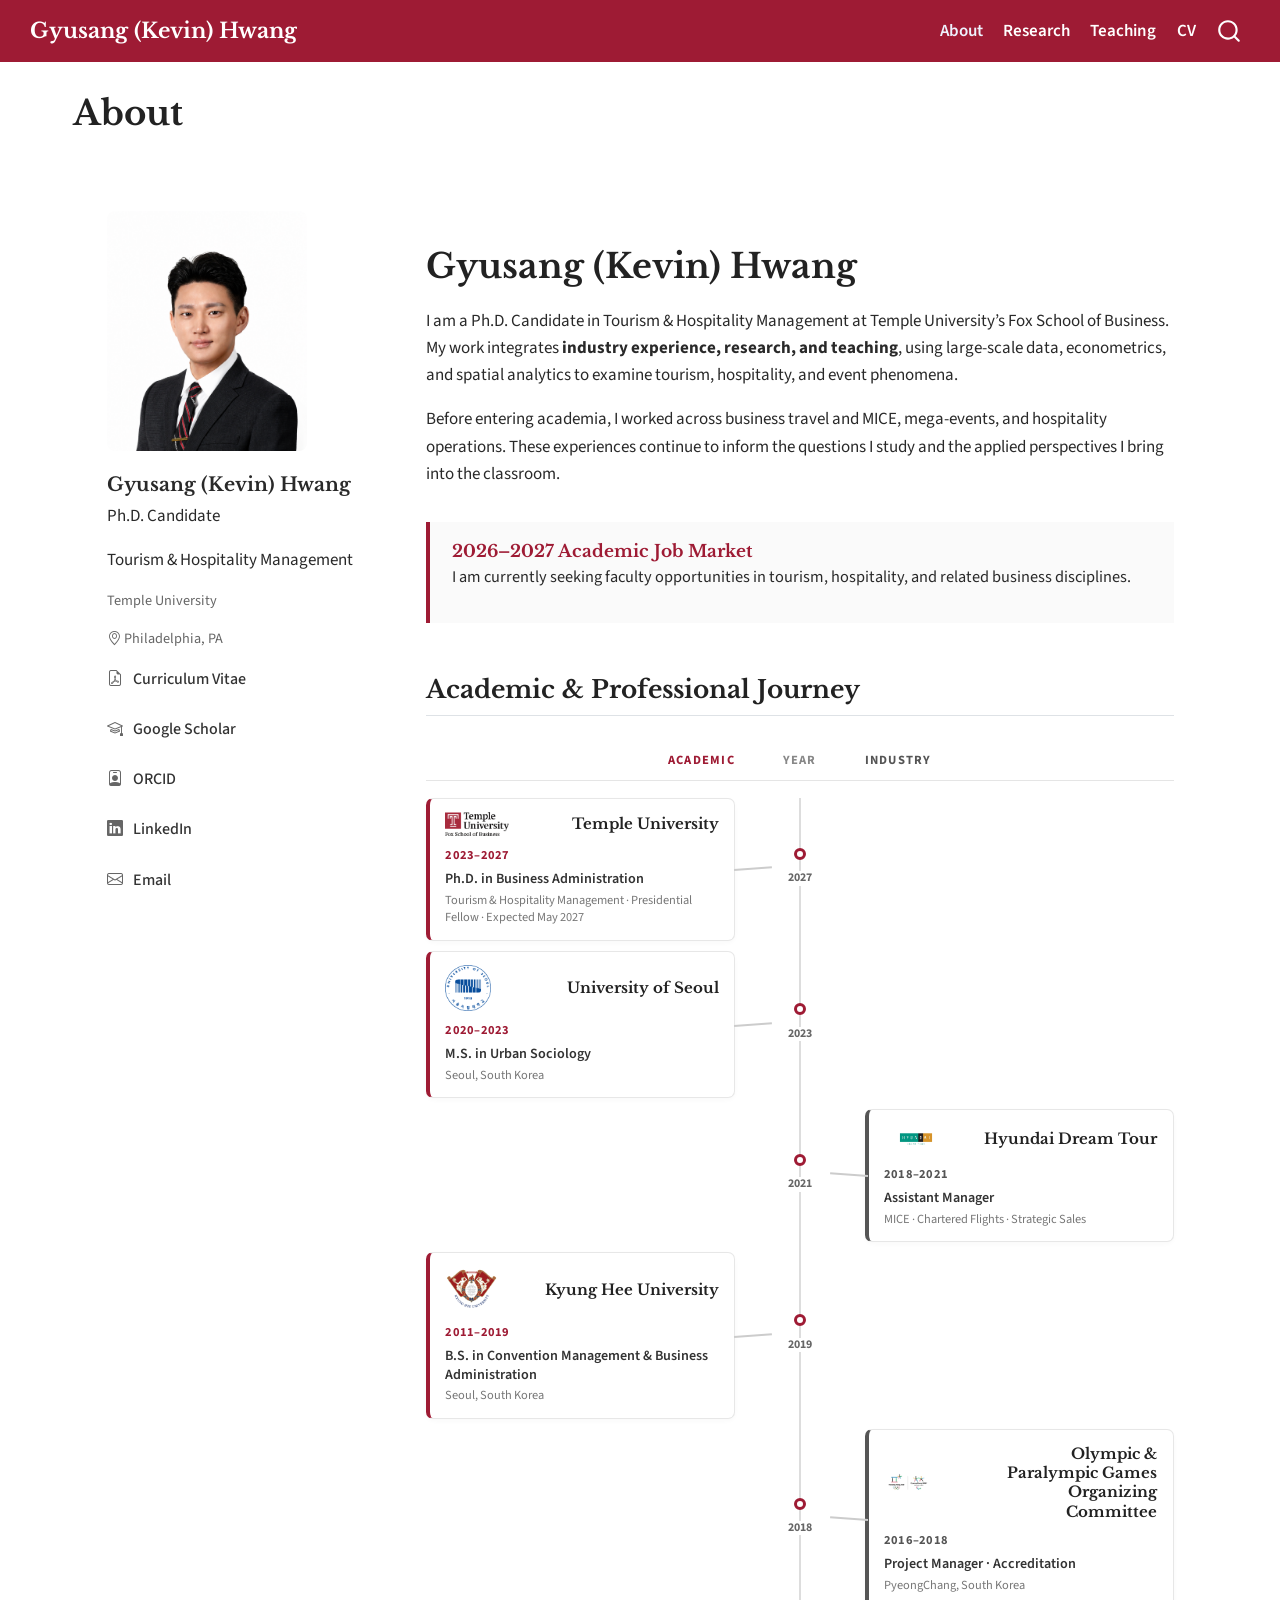
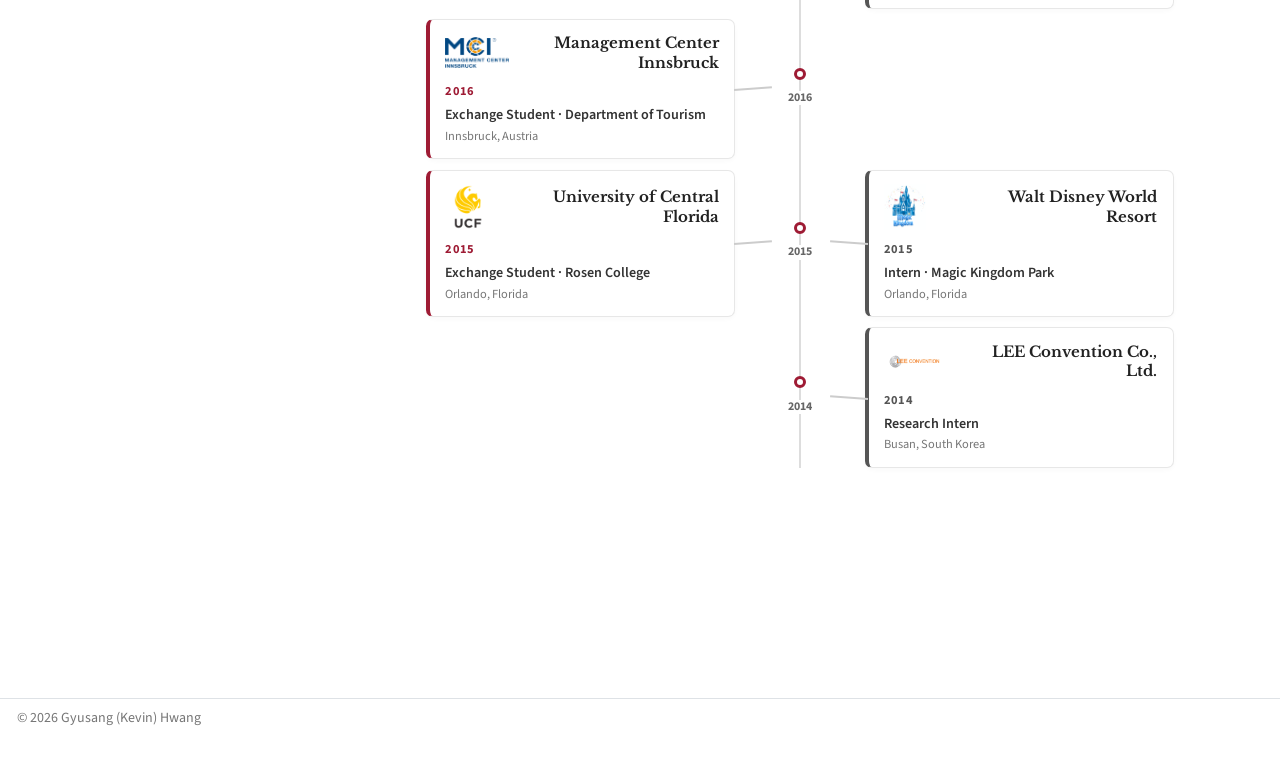
==== commit 6ea50507: "logo update" ====
--- a/docs/index.html
+++ b/docs/index.html
@@ -200,6 +200,7 @@
   <div class="milestone-heading industry">Industry</div>
 </div>
 
+
 <div class="milestone-timeline">
 
 
@@ -212,11 +213,13 @@
     <div class="milestone-card academic-card">
 
       <div class="milestone-card-header">
+
         <img src="images/logos/fox.png" alt="Temple University Fox School of Business" class="milestone-logo">
 
         <div class="milestone-institution">
           Temple University
         </div>
+
       </div>
 
       <div class="milestone-date">
@@ -252,11 +255,13 @@
     <div class="milestone-card academic-card">
 
       <div class="milestone-card-header">
+
         <img src="images/logos/uos.png" alt="University of Seoul" class="milestone-logo">
 
         <div class="milestone-institution">
           University of Seoul
         </div>
+
       </div>
 
       <div class="milestone-date">
@@ -298,11 +303,13 @@
     <div class="milestone-card industry-card">
 
       <div class="milestone-card-header">
+
         <img src="images/logos/hyundai-dreamtour.png" alt="Hyundai Dream Tour" class="milestone-logo">
 
         <div class="milestone-institution">
           Hyundai Dream Tour
         </div>
+
       </div>
 
       <div class="milestone-date">
@@ -332,11 +339,13 @@
     <div class="milestone-card academic-card">
 
       <div class="milestone-card-header">
+
         <img src="images/logos/khu.png" alt="Kyung Hee University" class="milestone-logo">
 
         <div class="milestone-institution">
           Kyung Hee University
         </div>
+
       </div>
 
       <div class="milestone-date">
@@ -364,7 +373,7 @@
 
 
   <!-- ======================================================
-       2018 · PYEONGCHANG
+       2018 · PYEONGCHANG 2018
        ====================================================== -->
 
   <div class="milestone-row">
@@ -378,11 +387,13 @@
     <div class="milestone-card industry-card">
 
       <div class="milestone-card-header">
-        <img src="images/logos/pyeongchang2018.png" alt="PyeongChang 2018" class="milestone-logo">
+
+        <img src="images/logos/pyeongchang2018.png" alt="PyeongChang 2018 Olympic and Paralympic Games" class="milestone-logo">
 
         <div class="milestone-institution">
-          PyeongChang 2018
+          Olympic &amp; Paralympic Games Organizing Committee
         </div>
+
       </div>
 
       <div class="milestone-date">
@@ -394,7 +405,7 @@
       </div>
 
       <div class="milestone-meta">
-        Olympic &amp; Paralympic Games Organizing Committee
+        PyeongChang, South Korea
       </div>
 
     </div>
@@ -412,11 +423,13 @@
     <div class="milestone-card academic-card">
 
       <div class="milestone-card-header">
+
         <img src="images/logos/mci.png" alt="Management Center Innsbruck" class="milestone-logo">
 
         <div class="milestone-institution">
           Management Center Innsbruck
         </div>
+
       </div>
 
       <div class="milestone-date">
@@ -452,11 +465,13 @@
     <div class="milestone-card academic-card">
 
       <div class="milestone-card-header">
+
         <img src="images/logos/ucf.png" alt="University of Central Florida" class="milestone-logo">
 
         <div class="milestone-institution">
           University of Central Florida
         </div>
+
       </div>
 
       <div class="milestone-date">
@@ -480,11 +495,13 @@
     <div class="milestone-card industry-card">
 
       <div class="milestone-card-header">
+
         <img src="images/logos/disney.png" alt="Walt Disney World Resort" class="milestone-logo">
 
         <div class="milestone-institution">
           Walt Disney World Resort
         </div>
+
       </div>
 
       <div class="milestone-date">
@@ -520,11 +537,13 @@
     <div class="milestone-card industry-card">
 
       <div class="milestone-card-header">
+
         <img src="images/logos/lee-convention.png" alt="LEE Convention" class="milestone-logo">
 
         <div class="milestone-institution">
           LEE Convention Co., Ltd.
         </div>
+
       </div>
 
       <div class="milestone-date">
@@ -545,6 +564,7 @@
 
 
 </div>
+
 </section>
 </section>
 </div>
--- a/docs/styles.css
+++ b/docs/styles.css
@@ -1889,32 +1889,27 @@
 
 .milestone-card-header {
   display: grid;
-
-  grid-template-columns:
-    62px
-    minmax(0, 1fr);
-
+  grid-template-columns: 82px minmax(0, 1fr);
   gap: 0.75rem;
-
   align-items: center;
-
   margin-bottom: 0.3rem;
 }
 
 .milestone-logo {
   display: block;
-
-  max-width: 58px;
-  max-height: 40px;
-
+  max-width: 64px;
+  max-height: 46px;
   width: auto;
   height: auto;
-
   object-fit: contain;
-
   margin: 0;
-
   justify-self: start;
+}
+
+/* Horizontal / wide logos */
+.milestone-logo.wide-logo {
+  max-width: 82px;
+  max-height: 44px;
 }
 
 .milestone-institution {
@@ -1928,6 +1923,39 @@
   font-weight: 700;
 
   line-height: 1.3;
+}
+
+/* ============================================================
+   Timeline Logo Size Adjustments
+   ============================================================ */
+
+/* Give very wide logos substantially more room */
+.milestone-card-header.extra-wide-header {
+  grid-template-columns: 125px minmax(0, 1fr);
+}
+
+/* Hyundai Dream Tour */
+.milestone-logo.hyundai-logo {
+  width: 120px;
+  max-width: 120px;
+  max-height: 58px;
+  object-fit: contain;
+}
+
+/* PyeongChang 2018 */
+.milestone-logo.pyeongchang-logo {
+  width: 120px;
+  max-width: 120px;
+  max-height: 62px;
+  object-fit: contain;
+}
+
+/* UCF */
+.milestone-logo.ucf-logo {
+  width: 68px;
+  max-width: 68px;
+  max-height: 50px;
+  object-fit: contain;
 }
 
 
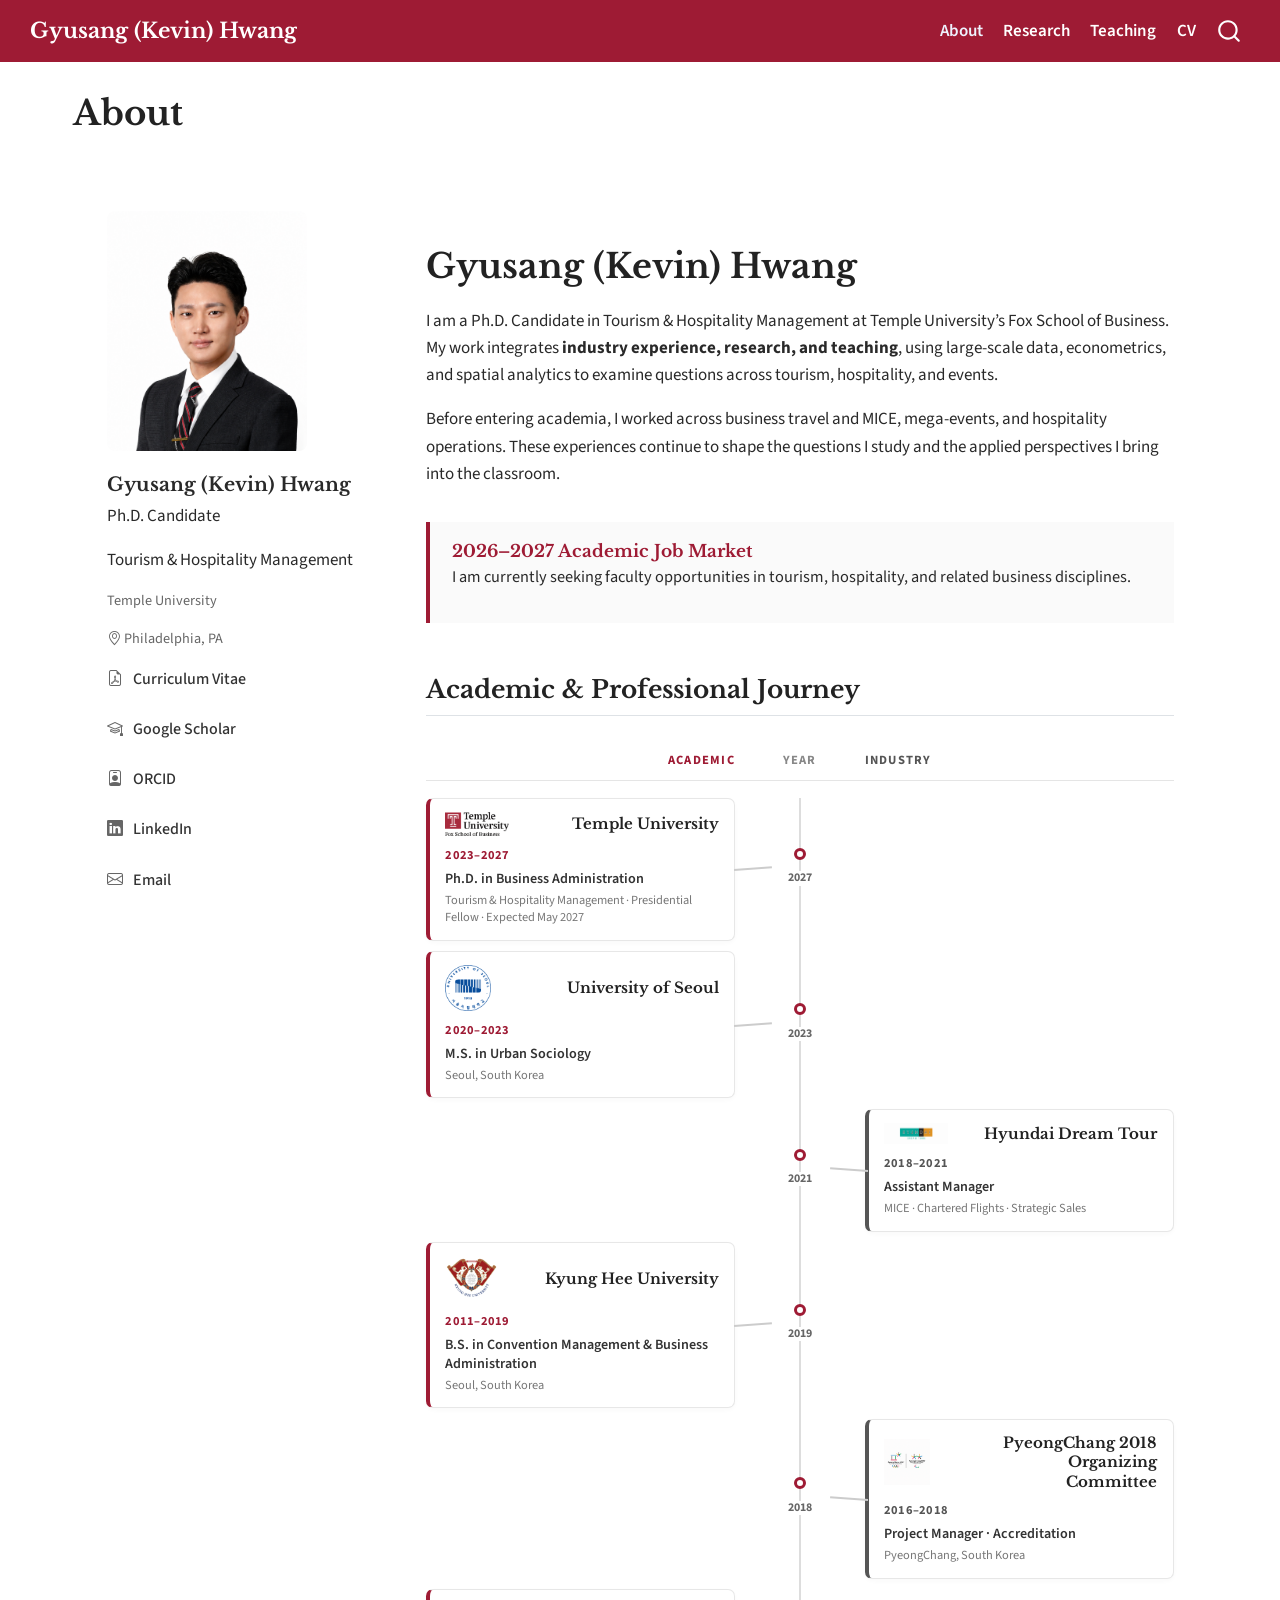
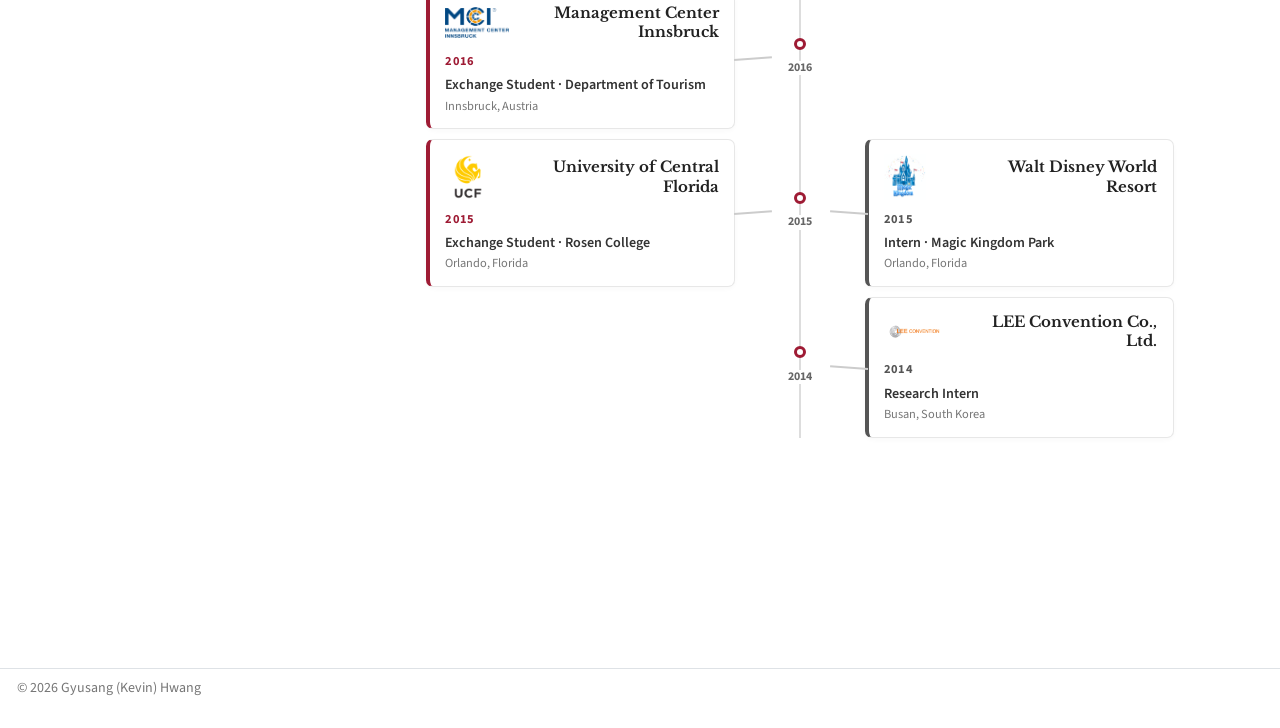
==== commit 1d189b73: "logo update" ====
--- a/docs/index.html
+++ b/docs/index.html
@@ -185,8 +185,8 @@
 </div>
 <section id="gyusang-kevin-hwang" class="level1 main-column">
 <h1>Gyusang (Kevin) Hwang</h1>
-<p>I am a Ph.D.&nbsp;Candidate in Tourism &amp; Hospitality Management at Temple University’s Fox School of Business. My work integrates <strong>industry experience, research, and teaching</strong>, using large-scale data, econometrics, and spatial analytics to examine tourism, hospitality, and event phenomena.</p>
-<p>Before entering academia, I worked across business travel and MICE, mega-events, and hospitality operations. These experiences continue to inform the questions I study and the applied perspectives I bring into the classroom.</p>
+<p>I am a Ph.D.&nbsp;Candidate in Tourism &amp; Hospitality Management at Temple University’s Fox School of Business. My work integrates <strong>industry experience, research, and teaching</strong>, using large-scale data, econometrics, and spatial analytics to examine questions across tourism, hospitality, and events.</p>
+<p>Before entering academia, I worked across business travel and MICE, mega-events, and hospitality operations. These experiences continue to shape the questions I study and the applied perspectives I bring into the classroom.</p>
 <div class="job-market-note">
 <p><strong>2026–2027 Academic Job Market</strong><br>
 I am currently seeking faculty opportunities in tourism, hospitality, and related business disciplines.</p>
@@ -388,10 +388,10 @@
 
       <div class="milestone-card-header">
 
-        <img src="images/logos/pyeongchang2018.png" alt="PyeongChang 2018 Olympic and Paralympic Games" class="milestone-logo">
+        <img src="images/logos/pyeongchang2018.png" alt="PyeongChang 2018 Organizing Committee" class="milestone-logo">
 
         <div class="milestone-institution">
-          Olympic &amp; Paralympic Games Organizing Committee
+          PyeongChang 2018 Organizing Committee
         </div>
 
       </div>
@@ -538,7 +538,7 @@
 
       <div class="milestone-card-header">
 
-        <img src="images/logos/lee-convention.png" alt="LEE Convention" class="milestone-logo">
+        <img src="images/logos/lee-convention.png" alt="LEE Convention Co., Ltd." class="milestone-logo">
 
         <div class="milestone-institution">
           LEE Convention Co., Ltd.
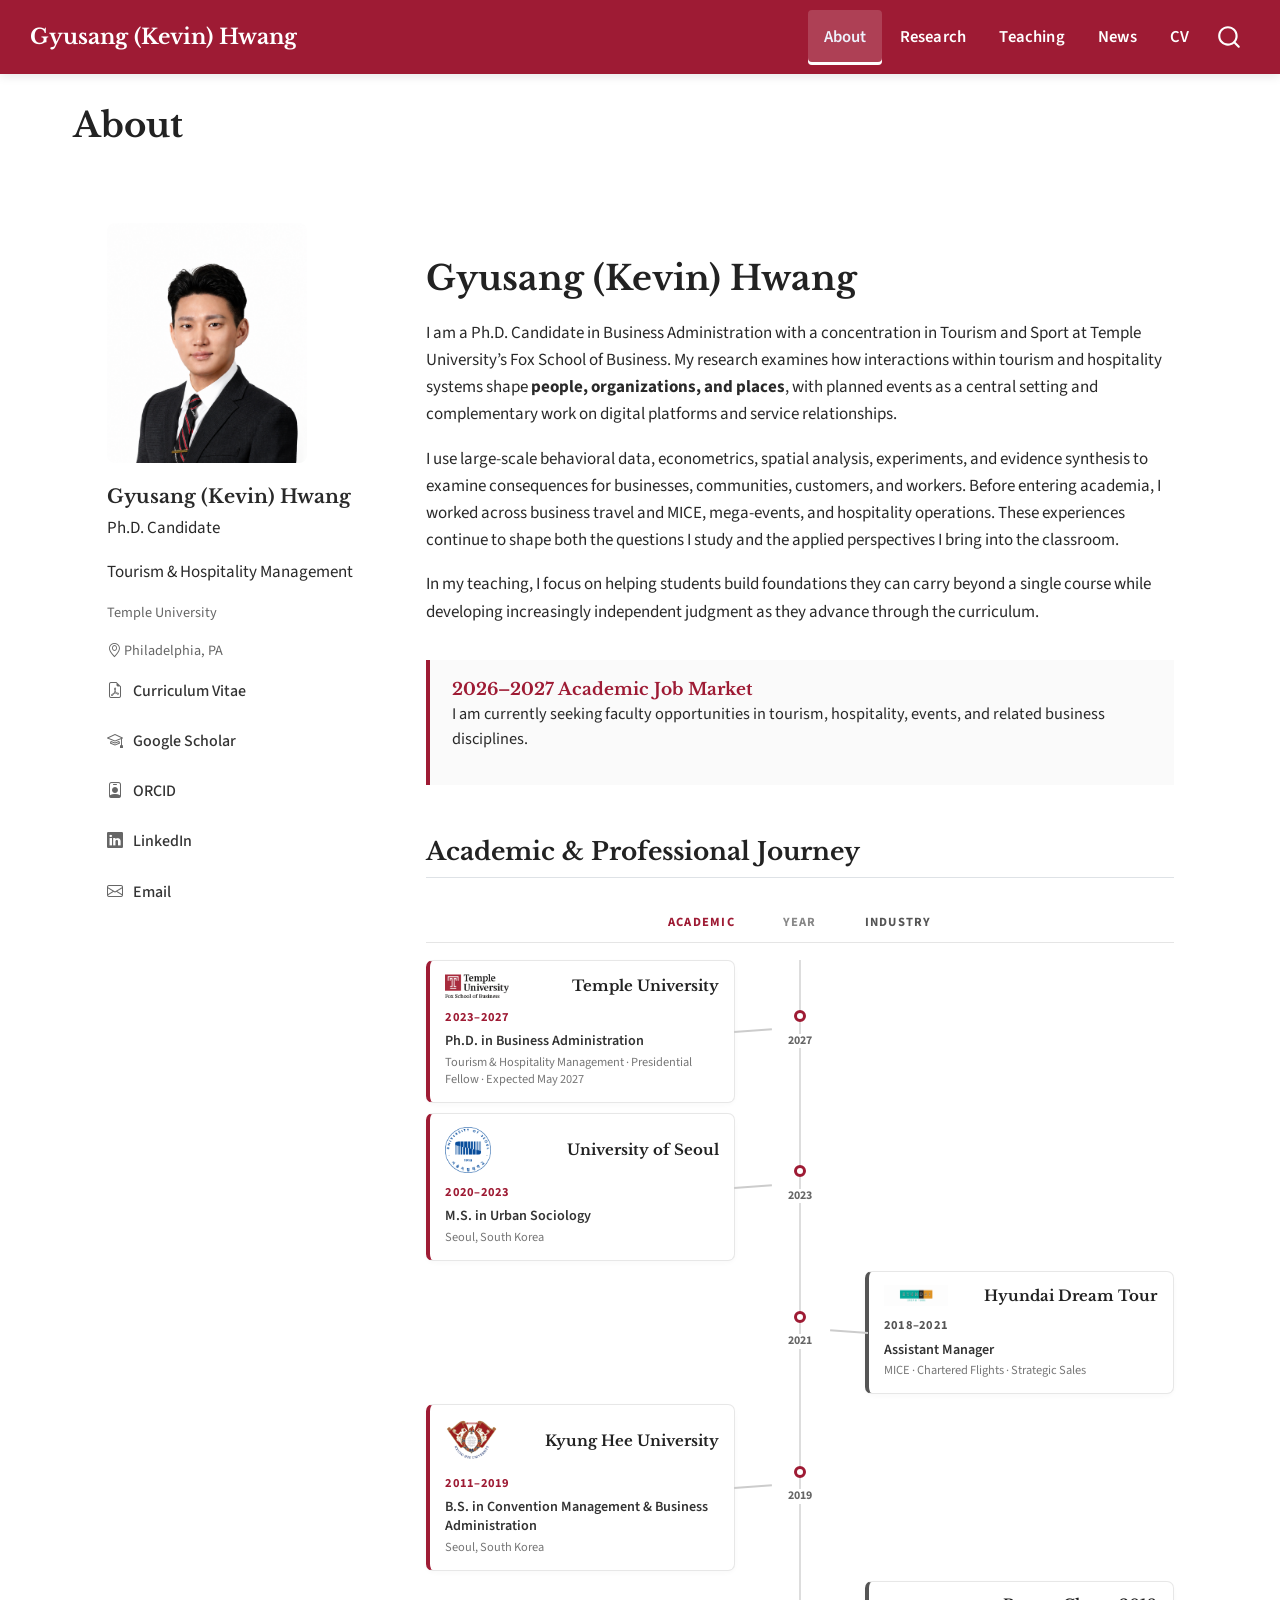
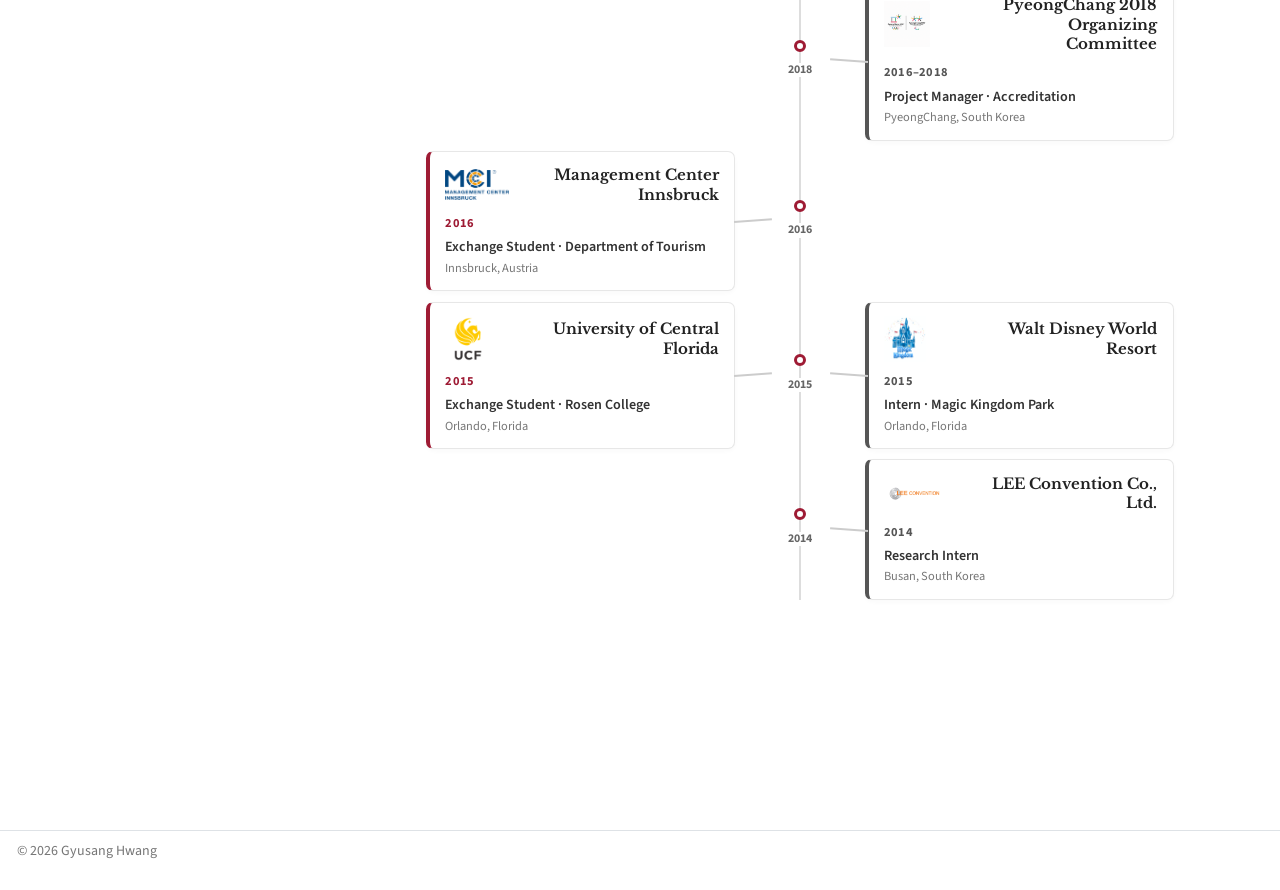
==== commit 90e0459d: "Update website content and add News page" ====
--- a/docs/index.html
+++ b/docs/index.html
@@ -30,7 +30,6 @@
 
 
 <script src="site_libs/quarto-nav/quarto-nav.js"></script>
-<script src="site_libs/quarto-nav/headroom.min.js"></script>
 <script src="site_libs/clipboard/clipboard.min.js"></script>
 <script src="site_libs/quarto-search/autocomplete.umd.js"></script>
 <script src="site_libs/quarto-search/fuse.min.js"></script>
@@ -118,6 +117,10 @@
 <span class="menu-text">Teaching</span></a>
   </li>  
   <li class="nav-item">
+    <a class="nav-link" href="./news.html"> 
+<span class="menu-text">News</span></a>
+  </li>  
+  <li class="nav-item">
     <a class="nav-link" href="./cv.html"> 
 <span class="menu-text">CV</span></a>
   </li>  
@@ -185,11 +188,12 @@
 </div>
 <section id="gyusang-kevin-hwang" class="level1 main-column">
 <h1>Gyusang (Kevin) Hwang</h1>
-<p>I am a Ph.D.&nbsp;Candidate in Tourism &amp; Hospitality Management at Temple University’s Fox School of Business. My work integrates <strong>industry experience, research, and teaching</strong>, using large-scale data, econometrics, and spatial analytics to examine questions across tourism, hospitality, and events.</p>
-<p>Before entering academia, I worked across business travel and MICE, mega-events, and hospitality operations. These experiences continue to shape the questions I study and the applied perspectives I bring into the classroom.</p>
+<p>I am a Ph.D.&nbsp;Candidate in Business Administration with a concentration in Tourism and Sport at Temple University’s Fox School of Business. My research examines how interactions within tourism and hospitality systems shape <strong>people, organizations, and places</strong>, with planned events as a central setting and complementary work on digital platforms and service relationships.</p>
+<p>I use large-scale behavioral data, econometrics, spatial analysis, experiments, and evidence synthesis to examine consequences for businesses, communities, customers, and workers. Before entering academia, I worked across business travel and MICE, mega-events, and hospitality operations. These experiences continue to shape both the questions I study and the applied perspectives I bring into the classroom.</p>
+<p>In my teaching, I focus on helping students build foundations they can carry beyond a single course while developing increasingly independent judgment as they advance through the curriculum.</p>
 <div class="job-market-note">
 <p><strong>2026–2027 Academic Job Market</strong><br>
-I am currently seeking faculty opportunities in tourism, hospitality, and related business disciplines.</p>
+I am currently seeking faculty opportunities in tourism, hospitality, events, and related business disciplines.</p>
 </div>
 <section id="academic-professional-journey" class="level2">
 <h2 class="anchored" data-anchor-id="academic-professional-journey">Academic &amp; Professional Journey</h2>
@@ -981,7 +985,7 @@
 <footer class="footer">
   <div class="nav-footer">
     <div class="nav-footer-left">
-<p>© 2026 Gyusang (Kevin) Hwang</p>
+<p>© 2026 Gyusang Hwang</p>
 </div>   
     <div class="nav-footer-center">
       &nbsp;
--- a/docs/styles.css
+++ b/docs/styles.css
@@ -2053,4 +2053,36 @@
     display: none !important;
   }
 
+}
+
+/* ============================================================
+   PINNED TOP NAVIGATION
+   ============================================================ */
+
+.navbar {
+  min-height: 66px;
+  box-shadow: 0 2px 10px rgba(0, 0, 0, 0.10);
+}
+
+.navbar .navbar-nav .nav-link {
+  font-size: 0.98rem;
+  font-weight: 600;
+  letter-spacing: 0.01em;
+  padding: 0.85rem 0.9rem !important;
+  margin: 0 0.08rem;
+  border-radius: 4px;
+}
+
+.navbar .navbar-nav .nav-link:hover {
+  background: rgba(255, 255, 255, 0.12);
+}
+
+.navbar .navbar-nav .nav-link.active {
+  background: rgba(255, 255, 255, 0.16);
+  box-shadow: inset 0 -3px 0 #ffffff;
+}
+
+/* Prevent section headings from hiding behind the pinned navbar */
+html {
+  scroll-padding-top: 85px;
 }
